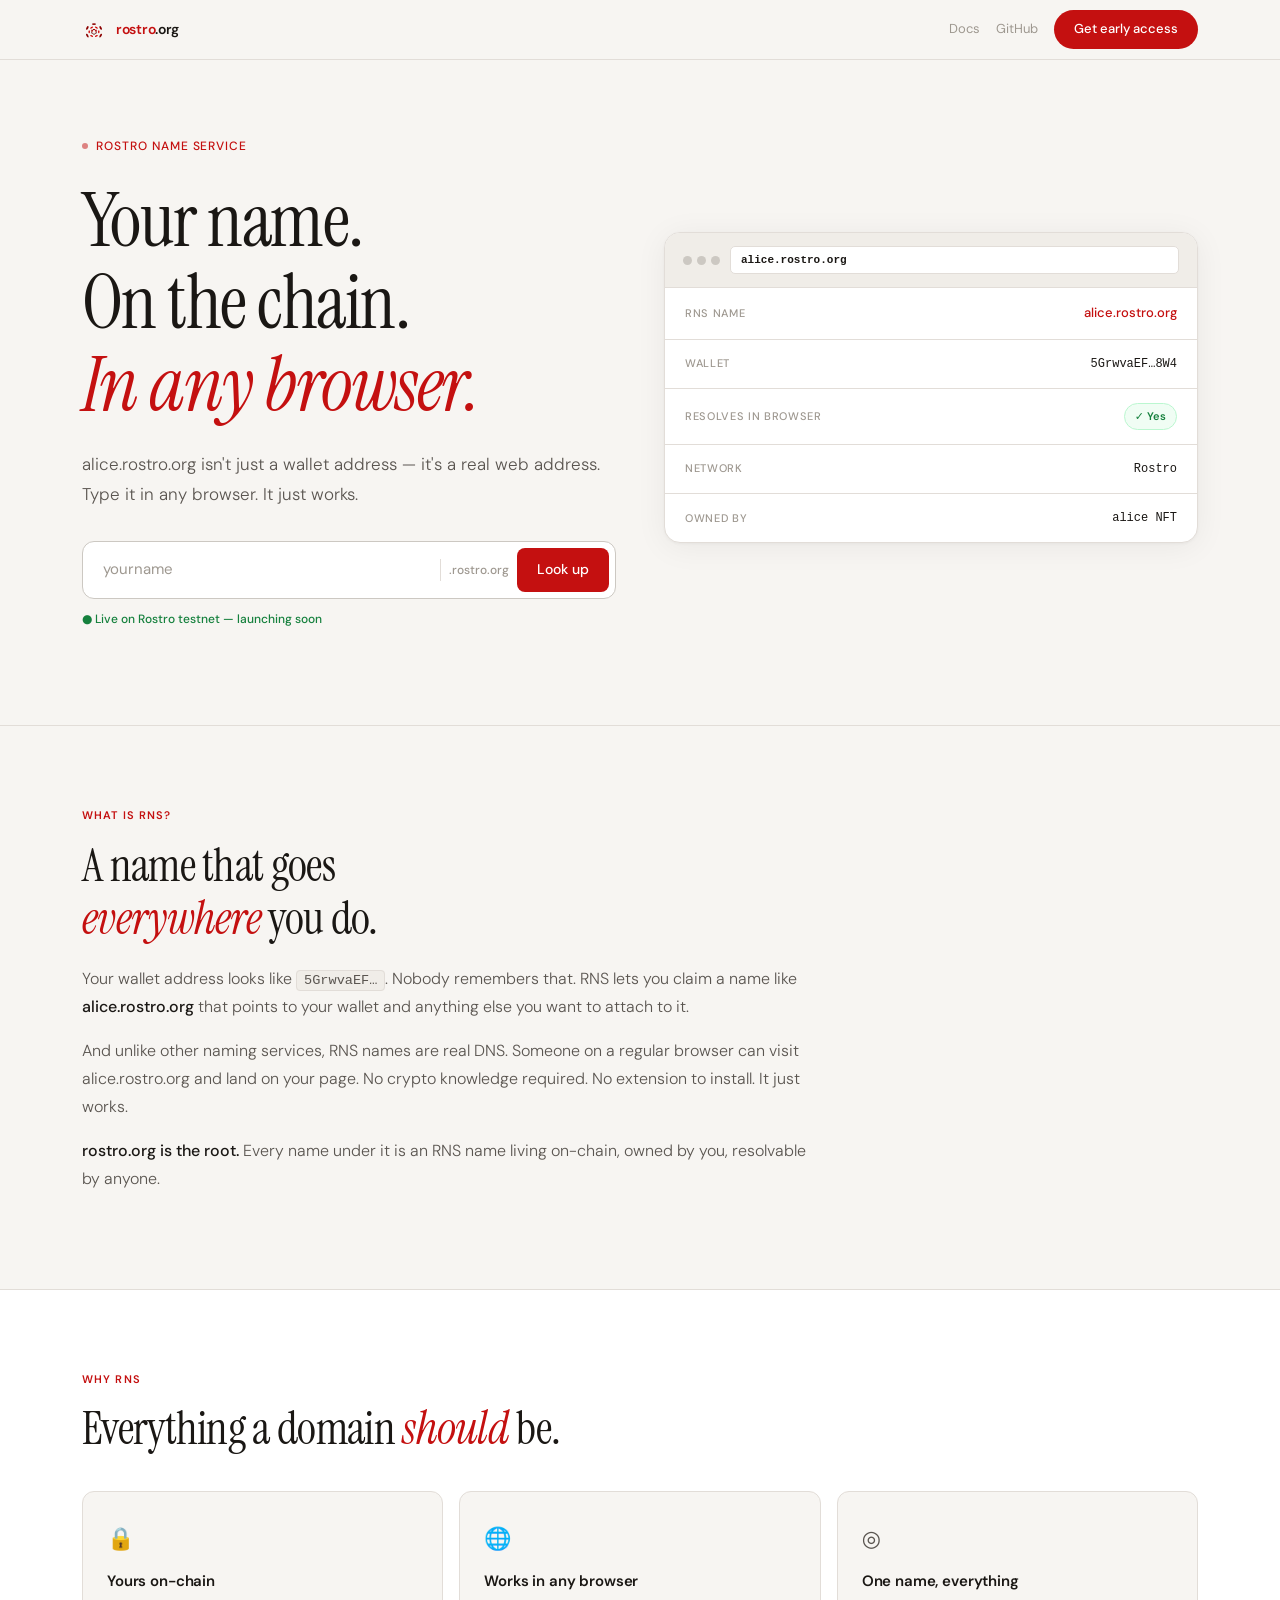
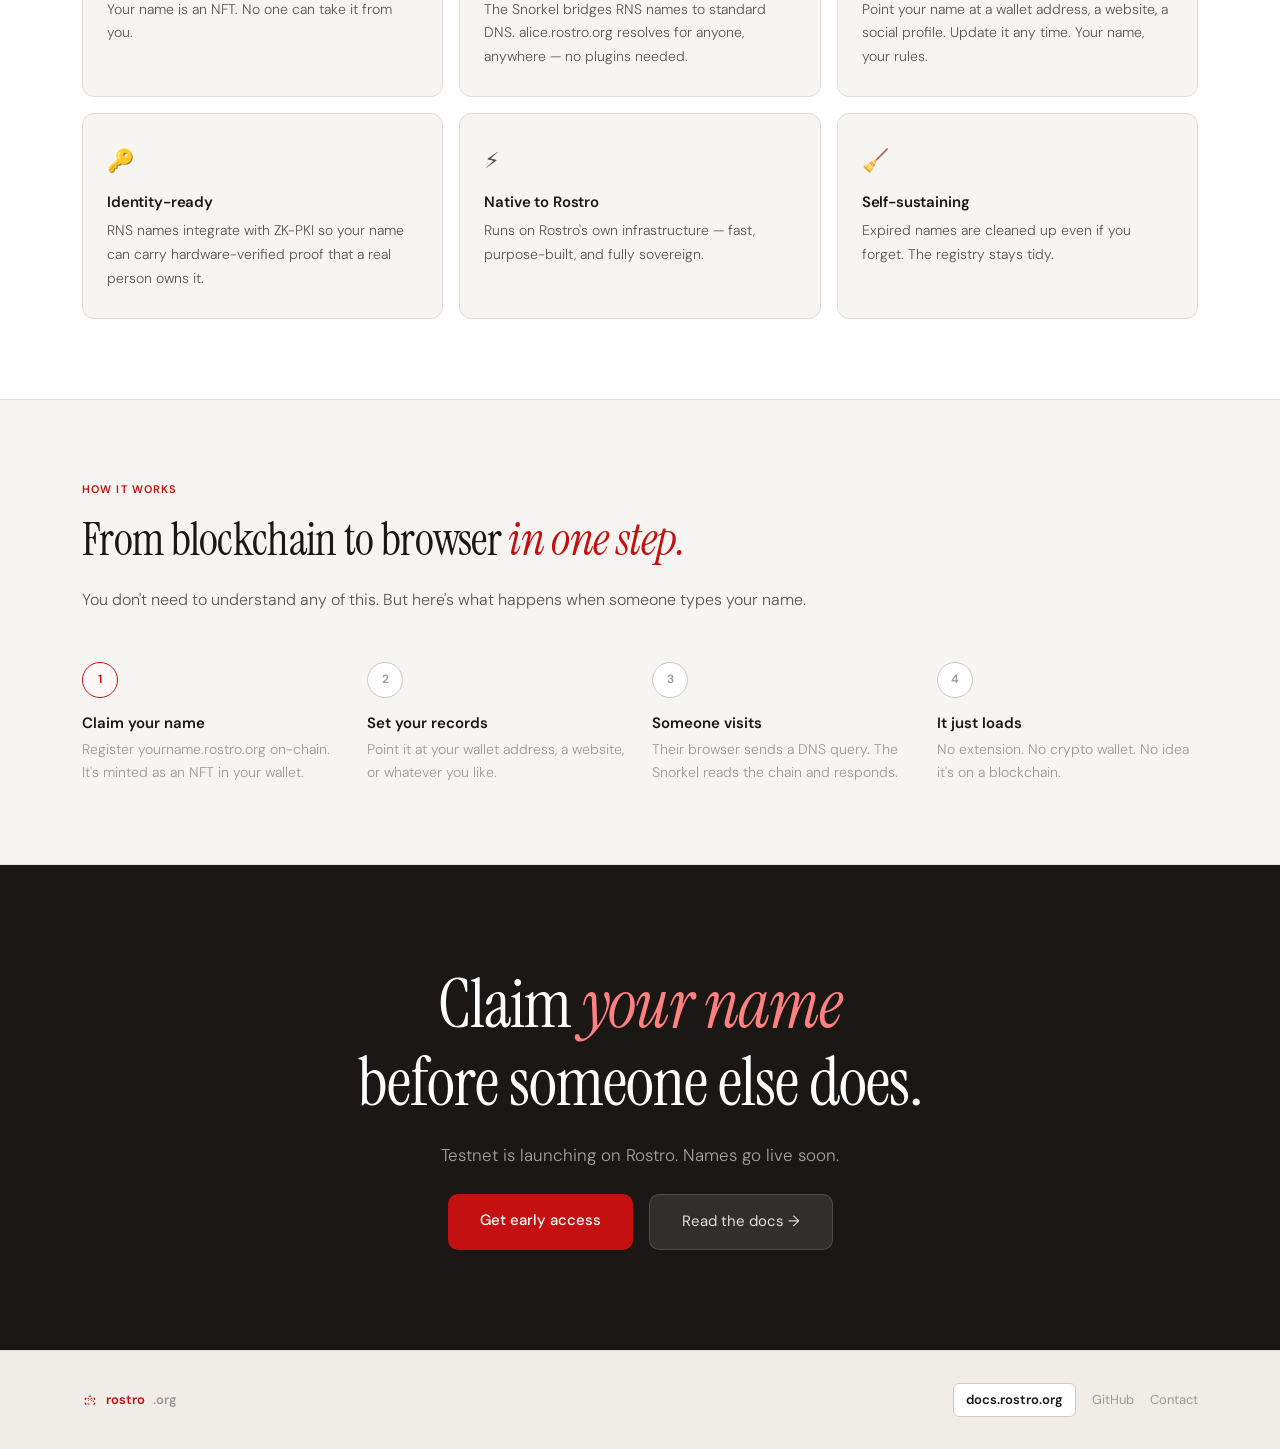
==== index.html @ b971d1f6 "Create index.html" ====
<!DOCTYPE html>
<html lang="en">
<head>
  <meta charset="UTF-8" />
  <meta name="viewport" content="width=device-width, initial-scale=1.0" />
  <title>rostro.org — Your name on the blockchain</title>
  <meta name="description" content="RNS gives your wallet a real name and a real web address. Built on Rostro." />
  <link rel="icon" type="image/svg+xml" href="data:image/svg+xml,<svg viewBox='0 0 64 64' xmlns='http://www.w3.org/2000/svg'><defs><radialGradient id='w' cx='38%25' cy='32%25' r='68%25'><stop offset='0%25' stop-color='%23e0304a'/><stop offset='55%25' stop-color='%23a8182e'/><stop offset='100%25' stop-color='%235c0812'/></radialGradient><radialGradient id='d' cx='38%25' cy='32%25' r='68%25'><stop offset='0%25' stop-color='%23801020'/><stop offset='100%25' stop-color='%233a060e'/></radialGradient></defs><circle cx='32' cy='32' r='30' fill='url(%23w)'/><circle cx='32' cy='32' r='26.5' fill='none' stroke='%23f090a0' stroke-width='1.2' opacity='.35'/><circle cx='32' cy='32' r='23' fill='url(%23d)'/><circle cx='32' cy='32' r='20' fill='none' stroke='%23f090a0' stroke-width='.8' opacity='.25'/><text x='32' y='45' text-anchor='middle' font-family='Georgia,serif' font-size='28' font-weight='bold' fill='%23f4b8c4' opacity='.92'>R</text></svg>">
  <link rel="preconnect" href="https://fonts.googleapis.com" />
  <link rel="preconnect" href="https://fonts.gstatic.com" crossorigin />
  <link href="https://fonts.googleapis.com/css2?family=Instrument+Serif:ital@0;1&family=DM+Sans:opsz,wght@9..40,300;9..40,400;9..40,500;9..40,600&display=swap" rel="stylesheet" />
  <link href="https://cdnjs.cloudflare.com/ajax/libs/bootstrap/5.3.3/css/bootstrap.min.css" rel="stylesheet" />
  <style>
    /* Strip Bootstrap font overrides our fonts take over */
    *, *::before, *::after { font-family: inherit; }
  </style>
  <style>
    :root {
      --bg:        #f7f5f2;
      --bg-2:      #f0ede8;
      --surface:   #ffffff;
      --border:    #e2ddd8;
      --border-hi: #ccc8c2;
      --text:      #5a5550;
      --text-dim:  #9e9890;
      --text-hi:   #1a1714;
      --red:       #c41010;
      --red-hi:    #a80d0d;
      --red-lo:    rgba(196,16,16,.06);
      --red-mid:   rgba(196,16,16,.14);
      --serif:     'Instrument Serif', Georgia, serif;
      --sans:      'DM Sans', system-ui, sans-serif;
    }

    html, body {
      background: var(--bg);
      color: var(--text);
      font-family: var(--sans) !important;
      font-size: 16px;
      line-height: 1.7;
      -webkit-font-smoothing: antialiased;
      overflow-x: hidden;
    }
    h1, h2, h3, h4, h5, h6 { font-family: var(--serif) !important; }
    .nav-wordmark, .search-btn, .nav-cta, .nav-link-item,
    .section-label, .hero-eyebrow, .feature-card p, .flow-step p,
    .section-lead, .hero-sub, p, li, a, button, input, select {
      font-family: var(--sans) !important;
    }
    h3, h4 { font-family: var(--sans) !important; }

    /* ── Nav ── */
    .site-nav {
      position: fixed;
      top: 0; left: 0; right: 0;
      z-index: 1000;
      background: rgba(247,245,242,.94);
      backdrop-filter: blur(16px);
      -webkit-backdrop-filter: blur(16px);
      border-bottom: 1px solid var(--border);
      height: 60px;
      display: flex;
      align-items: center;
    }
    .nav-brand {
      display: flex;
      align-items: center;
      gap: 10px;
      text-decoration: none;
    }
    .nav-wordmark {
      font-family: var(--sans);
      font-size: 14px;
      font-weight: 600;
      color: var(--text-hi);
      letter-spacing: -.02em;
      white-space: nowrap;
    }
    .nav-wordmark span { color: var(--red); }
    .nav-link-item {
      font-size: 13px;
      color: var(--text-dim);
      text-decoration: none;
      transition: color .12s;
    }
    .nav-link-item:hover { color: var(--text-hi); }
    .nav-cta {
      font-size: 13px;
      font-weight: 500;
      color: #fff !important;
      background: var(--red);
      padding: 8px 20px;
      border-radius: 100px;
      text-decoration: none;
      transition: background .15s;
      white-space: nowrap;
    }
    .nav-cta:hover { background: var(--red-hi); }

    /* ── Hero ── */
    .hero {
      padding: 130px 0 80px;
      border-bottom: 1px solid var(--border);
    }
    .hero-eyebrow {
      display: inline-flex;
      align-items: center;
      gap: 8px;
      font-size: 12px;
      font-weight: 500;
      letter-spacing: .08em;
      text-transform: uppercase;
      color: var(--red);
      margin-bottom: 24px;
    }
    .eyebrow-dot {
      width: 6px; height: 6px;
      border-radius: 50%;
      background: var(--red);
      opacity: .5;
      flex-shrink: 0;
    }
    h1 {
      font-family: var(--serif);
      font-size: clamp(40px, 7vw, 76px);
      font-weight: 400;
      color: var(--text-hi);
      line-height: 1.08;
      letter-spacing: -.02em;
      margin-bottom: 24px;
    }
    h1 em { font-style: italic; color: var(--red); }
    .hero-sub {
      font-size: 17px;
      font-weight: 300;
      color: var(--text);
      line-height: 1.72;
      margin-bottom: 32px;
    }

    /* ── Search bar ── */
    .search-bar {
      display: flex;
      align-items: center;
      background: var(--surface);
      border: 1.5px solid var(--border-hi);
      border-radius: 12px;
      padding: 6px 6px 6px 18px;
      gap: 8px;
      transition: border-color .18s, box-shadow .18s;
      margin-bottom: 10px;
    }
    .search-bar:focus-within {
      border-color: var(--red);
      box-shadow: 0 0 0 3px var(--red-lo);
    }
    .search-bar input {
      flex: 1;
      background: none;
      border: none;
      outline: none;
      font-family: var(--sans);
      font-size: 15px;
      color: var(--text-hi);
      min-width: 0;
    }
    .search-bar input::placeholder { color: var(--text-dim); }
    .search-divider {
      width: 1px; height: 22px;
      background: var(--border);
      flex-shrink: 0;
    }
    .network-fixed {
      font-size: 12px;
      font-weight: 500;
      color: var(--text-dim);
      white-space: nowrap;
      flex-shrink: 0;
    }
    .search-btn {
      background: var(--red);
      color: #fff;
      border: none;
      padding: 10px 20px;
      border-radius: 8px;
      font-family: var(--sans);
      font-size: 14px;
      font-weight: 500;
      cursor: pointer;
      white-space: nowrap;
      flex-shrink: 0;
      transition: background .14s;
    }
    .search-btn:hover { background: var(--red-hi); }
    @media (max-width: 480px) {
      .search-bar { padding: 5px 5px 5px 12px; gap: 4px; }
      .search-bar input { font-size: 14px; }
      .network-fixed { font-size: 11px; }
      .search-divider { display: none; }
      .search-btn { padding: 9px 14px; font-size: 13px; border-radius: 8px; }
    }
    .testnet-notice {
      font-size: 12px;
      font-weight: 500;
      color: #15803d;
      margin-top: 10px;
    }

    /* ── Result card ── */
    .result-card {
      margin-top: 14px;
      border-radius: 12px;
      border: 1.5px solid var(--border);
      background: var(--surface);
      overflow: hidden;
      box-shadow: 0 2px 12px rgba(0,0,0,.06);
      animation: fadeup .3s ease forwards;
    }
    .result-card.available { border-color: #86efac; }
    .result-card.taken     { border-color: #fca5a5; }
    .result-top {
      display: flex;
      align-items: center;
      gap: 12px;
      padding: 16px 20px;
    }
    .result-icon {
      width: 32px; height: 32px;
      border-radius: 50%;
      display: flex; align-items: center; justify-content: center;
      font-size: 15px;
      flex-shrink: 0;
    }
    .result-icon.green { background: #f0fdf4; }
    .result-icon.red   { background: #fef2f2; }
    .result-icon.grey  { background: var(--bg-2); }
    .result-name {
      font-size: 15px;
      font-weight: 600;
      color: var(--text-hi);
      letter-spacing: -.01em;
    }
    .result-name span { color: var(--text-dim); font-weight: 400; }
    .result-status { font-size: 12px; color: var(--text-dim); margin-top: 2px; }
    .result-status.green { color: #15803d; }
    .result-status.red   { color: #b91c1c; }
    .result-bottom {
      border-top: 1px solid var(--border);
      background: var(--bg);
      padding: 12px 20px;
      display: flex;
      align-items: center;
      justify-content: space-between;
      gap: 10px;
      flex-wrap: wrap;
    }
    .testnet-pill {
      display: inline-flex;
      align-items: center;
      gap: 6px;
      font-size: 11px;
      font-weight: 500;
      color: var(--text-dim);
      background: var(--bg-2);
      border: 1px solid var(--border-hi);
      padding: 4px 10px;
      border-radius: 100px;
    }
    .testnet-pill::before {
      content: '';
      width: 6px; height: 6px;
      border-radius: 50%;
      background: #d97706;
      flex-shrink: 0;
    }
    .beta-btn {
      font-size: 12px;
      font-weight: 600;
      color: #fff;
      background: var(--red);
      padding: 6px 16px;
      border-radius: 100px;
      text-decoration: none;
      transition: background .14s;
      white-space: nowrap;
    }
    .beta-btn:hover { background: var(--red-hi); }
    .spinner {
      display: inline-block;
      width: 16px; height: 16px;
      border: 2px solid var(--border-hi);
      border-top-color: var(--red);
      border-radius: 50%;
      animation: spin .7s linear infinite;
      vertical-align: middle;
      margin-right: 8px;
    }
    @keyframes spin { to { transform: rotate(360deg); } }
    .searching-msg { margin-top: 12px; font-size: 13px; color: var(--text-dim); }

    /* ── Hero card ── */
    .hero-card {
      background: var(--surface);
      border: 1px solid var(--border);
      border-radius: 16px;
      overflow: hidden;
      box-shadow: 0 4px 32px rgba(0,0,0,.06), 0 1px 3px rgba(0,0,0,.04);
    }
    .card-bar {
      background: var(--bg-2);
      border-bottom: 1px solid var(--border);
      padding: 13px 18px;
      display: flex;
      align-items: center;
      gap: 10px;
    }
    .card-dots { display: flex; gap: 5px; }
    .card-dots span { width: 9px; height: 9px; border-radius: 50%; background: var(--border-hi); }
    .card-url {
      flex: 1;
      background: var(--surface);
      border: 1px solid var(--border);
      border-radius: 5px;
      padding: 4px 10px;
      font-size: 11px;
      font-family: 'SF Mono', monospace;
      color: var(--text-dim);
      overflow: hidden;
      text-overflow: ellipsis;
      white-space: nowrap;
    }
    .card-url strong { color: var(--text-hi); }
    .card-row {
      display: flex;
      align-items: center;
      justify-content: space-between;
      padding: 14px 20px;
      border-bottom: 1px solid var(--border);
      font-size: 13px;
      gap: 12px;
    }
    .card-row:last-child { border-bottom: none; }
    .card-key {
      font-size: 11px;
      font-weight: 500;
      letter-spacing: .06em;
      text-transform: uppercase;
      color: var(--text-dim);
      flex-shrink: 0;
    }
    .card-val {
      font-family: 'SF Mono', monospace;
      font-size: 12px;
      color: var(--text-hi);
      text-align: right;
      overflow: hidden;
      text-overflow: ellipsis;
      white-space: nowrap;
    }
    .card-val.red { color: var(--red); font-family: var(--sans); font-weight: 500; font-size: 13px; }
    .badge-green {
      font-size: 11px;
      font-weight: 600;
      background: #f0fdf4;
      color: #15803d;
      padding: 3px 10px;
      border-radius: 100px;
      border: 1px solid #bbf7d0;
      white-space: nowrap;
    }

    /* ── Sections ── */
    .section-what     { padding: 80px 0; border-bottom: 1px solid var(--border); }
    .section-features { padding: 80px 0; border-bottom: 1px solid var(--border); background: var(--surface); }
    .section-how      { padding: 80px 0; border-bottom: 1px solid var(--border); }
    .section-cta      { padding: 100px 0; background: var(--text-hi); }

    .section-label {
      font-size: 11px;
      font-weight: 600;
      letter-spacing: .1em;
      text-transform: uppercase;
      color: var(--red);
      margin-bottom: 14px;
    }
    h2 {
      font-family: var(--serif);
      font-size: clamp(28px, 4vw, 46px);
      font-weight: 400;
      color: var(--text-hi);
      line-height: 1.15;
      letter-spacing: -.015em;
      margin-bottom: 20px;
    }
    h2 em { font-style: italic; color: var(--red); }
    .section-lead {
      font-size: 16px;
      font-weight: 300;
      color: var(--text);
      line-height: 1.75;
      margin-bottom: 16px;
    }
    .section-lead strong { color: var(--text-hi); font-weight: 500; }

    /* ── Feature cards ── */
    .feature-card {
      background: var(--bg);
      border: 1px solid var(--border);
      border-radius: 12px;
      padding: 28px 24px;
      height: 100%;
      transition: background .15s;
    }
    .feature-card:hover { background: var(--surface); }
    .feature-icon { font-size: 22px; margin-bottom: 14px; display: block; }
    .feature-card h3 {
      font-size: 15px;
      font-weight: 600;
      color: var(--text-hi);
      letter-spacing: -.01em;
      margin-bottom: 8px;
    }
    .feature-card p { font-size: 14px; font-weight: 300; color: var(--text); line-height: 1.68; margin: 0; }

    /* ── How it works ── */
    .flow-num {
      width: 36px; height: 36px;
      border-radius: 50%;
      border: 1.5px solid var(--border-hi);
      display: flex; align-items: center; justify-content: center;
      font-size: 12px;
      font-weight: 600;
      color: var(--text-dim);
      margin-bottom: 16px;
      background: var(--surface);
    }
    .flow-step:first-child .flow-num {
      border-color: var(--red);
      color: var(--red);
      background: #fff8f8;
    }
    .flow-step h4 {
      font-size: 15px;
      font-weight: 600;
      color: var(--text-hi);
      margin-bottom: 6px;
    }
    .flow-step p { font-size: 14px; font-weight: 300; color: var(--text-dim); line-height: 1.65; margin: 0; }

    /* ── CTA ── */
    .section-cta h2 {
      color: #fff;
      font-size: clamp(34px, 6vw, 68px);
    }
    .section-cta h2 em { color: #ff8080; }
    .section-cta p { color: rgba(255,255,255,.6); font-size: 17px; font-weight: 300; }
    .btn-red {
      background: var(--red);
      color: #fff;
      padding: 14px 32px;
      border-radius: 10px;
      font-size: 15px;
      font-weight: 500;
      text-decoration: none;
      display: inline-block;
      transition: background .14s;
    }
    .btn-red:hover { background: var(--red-hi); color: #fff; }
    .btn-light {
      background: rgba(255,255,255,.1);
      color: rgba(255,255,255,.85);
      border: 1px solid rgba(255,255,255,.15);
      padding: 14px 32px;
      border-radius: 10px;
      font-size: 15px;
      font-weight: 400;
      text-decoration: none;
      display: inline-block;
      transition: background .14s;
    }
    .btn-light:hover { background: rgba(255,255,255,.18); color: #fff; }

    /* ── Footer ── */
    .site-footer {
      background: var(--bg-2);
      border-top: 1px solid var(--border);
      padding: 32px 0;
    }
    .footer-brand {
      display: flex;
      align-items: center;
      gap: 8px;
      font-size: 13px;
      font-weight: 600;
      color: var(--text-dim);
    }
    .footer-brand span { color: var(--red); }
    .footer-link {
      font-size: 13px;
      color: var(--text-dim);
      text-decoration: none;
      transition: color .12s;
    }
    .footer-link:hover { color: var(--text-hi); }
    .footer-link.docs {
      font-weight: 600;
      color: var(--text-hi);
      background: var(--surface);
      border: 1px solid var(--border-hi);
      padding: 5px 12px;
      border-radius: 6px;
    }
    .footer-link.docs:hover { border-color: var(--red); color: var(--red); }

    @keyframes fadeup {
      from { opacity: 0; transform: translateY(12px); }
      to   { opacity: 1; transform: translateY(0); }
    }
  </style>
</head>
<body>

<!-- Nav -->
<nav class="site-nav">
  <div class="container-xl">
    <div class="d-flex align-items-center justify-content-between">
      <a class="nav-brand" href="#">
        <svg width="24" height="24" viewBox="0 0 400 310" xmlns="http://www.w3.org/2000/svg" aria-hidden="true">
          <defs>
            <filter id="eg" x="-80%" y="-80%" width="360%" height="360%">
              <feGaussianBlur stdDeviation="5" result="blur"/>
              <feMerge><feMergeNode in="blur"/><feMergeNode in="SourceGraphic"/></feMerge>
            </filter>
          </defs>
          <ellipse cx="200" cy="57"  rx="34" ry="16" transform="rotate(0,   200, 57)"  fill="#8b0000"/>
          <ellipse cx="311" cy="121" rx="34" ry="16" transform="rotate(60,  311, 121)" fill="#8b0000"/>
          <ellipse cx="311" cy="249" rx="34" ry="16" transform="rotate(120, 311, 249)" fill="#8b0000"/>
          <ellipse cx="89"  cy="249" rx="34" ry="16" transform="rotate(240, 89,  249)" fill="#8b0000"/>
          <ellipse cx="89"  cy="121" rx="34" ry="16" transform="rotate(300, 89,  121)" fill="#8b0000"/>
          <g transform="rotate(30, 200, 185)">
            <ellipse cx="200" cy="105" rx="26" ry="12" transform="rotate(0,   200, 105)" fill="#d10000"/>
            <ellipse cx="269" cy="145" rx="26" ry="12" transform="rotate(60,  269, 145)" fill="#d10000"/>
            <ellipse cx="269" cy="225" rx="26" ry="12" transform="rotate(120, 269, 225)" fill="#d10000"/>
            <ellipse cx="200" cy="265" rx="26" ry="12" transform="rotate(180, 200, 265)" fill="#d10000"/>
            <ellipse cx="131" cy="225" rx="26" ry="12" transform="rotate(240, 131, 225)" fill="#d10000"/>
            <ellipse cx="131" cy="145" rx="26" ry="12" transform="rotate(300, 131, 145)" fill="#d10000"/>
          </g>
          <ellipse cx="233" cy="204" rx="18" ry="9" transform="rotate(120, 233, 204)" fill="#5a0000"/>
          <ellipse cx="200" cy="223" rx="18" ry="9" transform="rotate(180, 200, 223)" fill="#5a0000"/>
          <ellipse cx="167" cy="204" rx="18" ry="9" transform="rotate(240, 167, 204)" fill="#5a0000"/>
          <ellipse cx="200" cy="147" rx="18" ry="9" transform="rotate(0,   200, 147)" fill="#cc1111" filter="url(#eg)"/>
          <ellipse cx="233" cy="166" rx="18" ry="9" transform="rotate(60,  233, 166)" fill="#cc1111" filter="url(#eg)"/>
          <ellipse cx="167" cy="166" rx="18" ry="9" transform="rotate(300, 167, 166)" fill="#cc1111" filter="url(#eg)"/>
          <ellipse cx="200" cy="147" rx="18" ry="9" transform="rotate(0,   200, 147)" fill="#8b0000"/>
          <ellipse cx="233" cy="166" rx="18" ry="9" transform="rotate(60,  233, 166)" fill="#8b0000"/>
          <ellipse cx="167" cy="166" rx="18" ry="9" transform="rotate(300, 167, 166)" fill="#8b0000"/>
        </svg>
        <span class="nav-wordmark"><span>rostro</span>.org</span>
      </a>
      <div class="d-flex align-items-center gap-3">
        <a class="nav-link-item d-none d-md-inline" href="https://docs.rostro.org">Docs</a>
        <a class="nav-link-item d-none d-md-inline" href="https://github.com/rostro-f/rostro" target="_blank" rel="noopener">GitHub</a>
        <a class="nav-cta" href="mailto:apollonius21@proton.me">Get early access</a>
      </div>
    </div>
  </div>
</nav>

<!-- Hero -->
<section class="hero">
  <div class="container-xl">
    <div class="row align-items-center g-5">
      <div class="col-12 col-lg-6">
        <div class="hero-eyebrow">
          <span class="eyebrow-dot"></span>
          Rostro Name Service
        </div>
        <h1>Your name.<br>On the chain.<br><em>In any browser.</em></h1>
        <p class="hero-sub">alice.rostro.org isn't just a wallet address — it's a real web address. Type it in any browser. It just works.</p>
        <div class="search-bar" id="searchBar">
          <input type="text" id="nameInput" placeholder="yourname" spellcheck="false" autocomplete="off" maxlength="63" />
          <div class="search-divider"></div>
          <span class="network-fixed">.rostro.org</span>
          <button class="search-btn" id="searchBtn">Look up</button>
        </div>
        <div id="searchResult"></div>
        <p class="testnet-notice">● Live on Rostro testnet — launching soon</p>
      </div>
      <div class="col-12 col-lg-6 d-none d-lg-block">
        <div class="hero-card">
          <div class="card-bar">
            <div class="card-dots"><span></span><span></span><span></span></div>
            <div class="card-url"><strong>alice.rostro.org</strong></div>
          </div>
          <div class="card-row"><span class="card-key">RNS Name</span><span class="card-val red">alice.rostro.org</span></div>
          <div class="card-row"><span class="card-key">Wallet</span><span class="card-val">5GrwvaEF…8W4</span></div>
          <div class="card-row"><span class="card-key">Resolves in browser</span><span class="badge-green">✓ Yes</span></div>
          <div class="card-row"><span class="card-key">Network</span><span class="card-val">Rostro</span></div>
          <div class="card-row"><span class="card-key">Owned by</span><span class="card-val">alice NFT</span></div>
        </div>
      </div>
    </div>
  </div>
</section>

<!-- What is RNS -->
<section class="section-what">
  <div class="container-xl">
    <div class="row">
      <div class="col-12 col-md-10 col-lg-8">
        <div class="section-label">What is RNS?</div>
        <h2>A name that goes<br><em>everywhere</em> you do.</h2>
        <p class="section-lead">Your wallet address looks like <code style="font-family:monospace;font-size:.85em;background:var(--bg-2);border:1px solid var(--border);border-radius:4px;padding:2px 7px;color:var(--text);">5GrwvaEF…</code>. Nobody remembers that. RNS lets you claim a name like <strong>alice.rostro.org</strong> that points to your wallet and anything else you want to attach to it.</p>
        <p class="section-lead">And unlike other naming services, RNS names are real DNS. Someone on a regular browser can visit alice.rostro.org and land on your page. No crypto knowledge required. No extension to install. It just works.</p>
        <p class="section-lead"><strong>rostro.org is the root.</strong> Every name under it is an RNS name living on-chain, owned by you, resolvable by anyone.</p>
      </div>
    </div>
  </div>
</section>

<!-- Features -->
<section class="section-features">
  <div class="container-xl">
    <div class="section-label">Why RNS</div>
    <h2>Everything a domain <em>should</em> be.</h2>
    <div class="row g-3 mt-2">
      <div class="col-12 col-sm-6 col-lg-4">
        <div class="feature-card">
          <span class="feature-icon">🔒</span>
          <h3>Yours on-chain</h3>
          <p>Your name is an NFT. No one can take it from you.</p>
        </div>
      </div>
      <div class="col-12 col-sm-6 col-lg-4">
        <div class="feature-card">
          <span class="feature-icon">🌐</span>
          <h3>Works in any browser</h3>
          <p>The Snorkel bridges RNS names to standard DNS. alice.rostro.org resolves for anyone, anywhere — no plugins needed.</p>
        </div>
      </div>
      <div class="col-12 col-sm-6 col-lg-4">
        <div class="feature-card">
          <span class="feature-icon">◎</span>
          <h3>One name, everything</h3>
          <p>Point your name at a wallet address, a website, a social profile. Update it any time. Your name, your rules.</p>
        </div>
      </div>
      <div class="col-12 col-sm-6 col-lg-4">
        <div class="feature-card">
          <span class="feature-icon">🔑</span>
          <h3>Identity-ready</h3>
          <p>RNS names integrate with ZK-PKI so your name can carry hardware-verified proof that a real person owns it.</p>
        </div>
      </div>
      <div class="col-12 col-sm-6 col-lg-4">
        <div class="feature-card">
          <span class="feature-icon">⚡</span>
          <h3>Native to Rostro</h3>
          <p>Runs on Rostro's own infrastructure — fast, purpose-built, and fully sovereign.</p>
        </div>
      </div>
      <div class="col-12 col-sm-6 col-lg-4">
        <div class="feature-card">
          <span class="feature-icon">🧹</span>
          <h3>Self-sustaining</h3>
          <p>Expired names are cleaned up even if you forget. The registry stays tidy.</p>
        </div>
      </div>
    </div>
  </div>
</section>

<!-- How it works -->
<section class="section-how">
  <div class="container-xl">
    <div class="section-label">How it works</div>
    <h2>From blockchain to browser <em>in one step.</em></h2>
    <p class="section-lead mb-5">You don't need to understand any of this. But here's what happens when someone types your name.</p>
    <div class="row g-4">
      <div class="col-12 col-sm-6 col-lg-3 flow-step">
        <div class="flow-num">1</div>
        <h4>Claim your name</h4>
        <p>Register yourname.rostro.org on-chain. It's minted as an NFT in your wallet.</p>
      </div>
      <div class="col-12 col-sm-6 col-lg-3 flow-step">
        <div class="flow-num">2</div>
        <h4>Set your records</h4>
        <p>Point it at your wallet address, a website, or whatever you like.</p>
      </div>
      <div class="col-12 col-sm-6 col-lg-3 flow-step">
        <div class="flow-num">3</div>
        <h4>Someone visits</h4>
        <p>Their browser sends a DNS query. The Snorkel reads the chain and responds.</p>
      </div>
      <div class="col-12 col-sm-6 col-lg-3 flow-step">
        <div class="flow-num">4</div>
        <h4>It just loads</h4>
        <p>No extension. No crypto wallet. No idea it's on a blockchain.</p>
      </div>
    </div>
  </div>
</section>

<!-- CTA -->
<section class="section-cta text-center">
  <div class="container-xl">
    <h2>Claim <em>your name</em><br>before someone else does.</h2>
    <p class="mb-4">Testnet is launching on Rostro. Names go live soon.</p>
    <div class="d-flex gap-3 justify-content-center flex-wrap">
      <a class="btn-red" href="mailto:apollonius21@proton.me">Get early access</a>
      <a class="btn-light" href="https://docs.rostro.org">Read the docs →</a>
    </div>
  </div>
</section>

<!-- Footer -->
<footer class="site-footer">
  <div class="container-xl">
    <div class="d-flex align-items-center justify-content-between flex-wrap gap-3">
      <div class="footer-brand">
        <svg width="16" height="16" viewBox="0 0 400 310" xmlns="http://www.w3.org/2000/svg" aria-hidden="true">
          <ellipse cx="200" cy="57"  rx="34" ry="16" transform="rotate(0,   200, 57)"  fill="#8b0000"/>
          <ellipse cx="311" cy="121" rx="34" ry="16" transform="rotate(60,  311, 121)" fill="#8b0000"/>
          <ellipse cx="311" cy="249" rx="34" ry="16" transform="rotate(120, 311, 249)" fill="#8b0000"/>
          <ellipse cx="89"  cy="249" rx="34" ry="16" transform="rotate(240, 89,  249)" fill="#8b0000"/>
          <ellipse cx="89"  cy="121" rx="34" ry="16" transform="rotate(300, 89,  121)" fill="#8b0000"/>
          <g transform="rotate(30, 200, 185)">
            <ellipse cx="200" cy="105" rx="26" ry="12" transform="rotate(0,   200, 105)" fill="#d10000"/>
            <ellipse cx="269" cy="145" rx="26" ry="12" transform="rotate(60,  269, 145)" fill="#d10000"/>
            <ellipse cx="200" cy="265" rx="26" ry="12" transform="rotate(180, 200, 265)" fill="#d10000"/>
            <ellipse cx="131" cy="145" rx="26" ry="12" transform="rotate(300, 131, 145)" fill="#d10000"/>
          </g>
          <ellipse cx="200" cy="147" rx="18" ry="9" transform="rotate(0,   200, 147)" fill="#8b0000"/>
          <ellipse cx="233" cy="166" rx="18" ry="9" transform="rotate(60,  233, 166)" fill="#8b0000"/>
          <ellipse cx="167" cy="166" rx="18" ry="9" transform="rotate(300, 167, 166)" fill="#8b0000"/>
        </svg>
        <span>rostro</span>.org
      </div>
      <div class="d-flex align-items-center gap-3 flex-wrap">
        <a class="footer-link docs" href="https://docs.rostro.org">docs.rostro.org</a>
        <a class="footer-link" href="https://github.com/rostro-f/rostro" target="_blank" rel="noopener">GitHub</a>
        <a class="footer-link" href="mailto:apollonius21@proton.me">Contact</a>
      </div>
    </div>
  </div>
</footer>

<script>
(function() {
  const input  = document.getElementById('nameInput');
  const btn    = document.getElementById('searchBtn');
  const result = document.getElementById('searchResult');

  const RPC = 'wss://rpc.rostro.org';

  function sanitise(v) {
    return v.toLowerCase().replace(/[^a-z0-9-]/g, '').replace(/^-+|-+$/g, '');
  }

  input.addEventListener('input', () => {
    const clean = sanitise(input.value);
    if (input.value !== clean) input.value = clean;
    result.innerHTML = '';
  });
  input.addEventListener('keydown', e => { if (e.key === 'Enter') doSearch(); });
  btn.addEventListener('click', doSearch);

  function showSearching(name) {
    result.innerHTML = `<p class="searching-msg"><span class="spinner"></span>Looking up <strong>${name}.rostro.org</strong> on Rostro…</p>`;
  }

  function showResult({ name, available, owner, rpcError }) {
    const fullName = `${name}.rostro.org`;
    if (rpcError) {
      result.innerHTML = `<div class="result-card error"><div class="result-top"><div class="result-icon grey">⚠️</div><div><div class="result-name">${name}<span>.rostro.org</span></div><div class="result-status">Couldn't reach Rostro — check back in a moment</div></div></div></div>`;
      return;
    }
    if (available) {
      result.innerHTML = `<div class="result-card available"><div class="result-top"><div class="result-icon green">✓</div><div><div class="result-name">${name}<span>.rostro.org</span></div><div class="result-status green">Available on Rostro testnet</div></div></div><div class="result-bottom"><span class="testnet-pill">Rostro Testnet</span><a class="beta-btn" href="mailto:apollonius21@proton.me?subject=Beta access ${fullName}&body=I'd like to register ${fullName} on RNS.">Join the beta to claim it →</a></div></div>`;
    } else {
      const ownerStr = owner ? `<div class="result-status red">Registered · ${owner.slice(0,8)}…${owner.slice(-4)}</div>` : `<div class="result-status red">Already registered</div>`;
      result.innerHTML = `<div class="result-card taken"><div class="result-top"><div class="result-icon red">✗</div><div><div class="result-name">${name}<span>.rostro.org</span></div>${ownerStr}</div></div><div class="result-bottom"><span class="testnet-pill">Rostro Testnet</span><span style="font-size:12px;color:var(--text-dim);">Try a different name</span></div></div>`;
    }
  }

  async function doSearch() {
    const name = sanitise(input.value.trim());
    if (!name) { input.focus(); return; }
    btn.disabled = true;
    btn.textContent = '…';
    showSearching(name);
    try {
      const res = await queryRostro(name);
      showResult({ name, available: res.isFree, owner: res.owner });
    } catch(e) {
      showResult({ name, rpcError: true });
    } finally {
      btn.disabled = false;
      btn.textContent = 'Look up';
    }
  }

  async function queryRostro(name) {
    return new Promise((resolve, reject) => {
      const ws = new WebSocket(RPC);
      const timeout = setTimeout(() => { ws.close(); reject(new Error('timeout')); }, 8000);
      ws.onopen = () => {
        ws.send(JSON.stringify({ id: 1, jsonrpc: '2.0', method: 'state_getStorage', params: [storagePlaceholder(name)] }));
      };
      ws.onmessage = (e) => {
        clearTimeout(timeout);
        ws.close();
        try {
          const res = JSON.parse(e.data);
          if (res.error) { reject(new Error(res.error.message)); return; }
          resolve({ isFree: res.result === null, owner: null });
        } catch(err) { reject(err); }
      };
      ws.onerror = () => { clearTimeout(timeout); reject(new Error('ws error')); };
    });
  }

  function storagePlaceholder(name) {
    return '0xdeadbeefdeadbeefdeadbeefdeadbeefdeadbeefdeadbeefdeadbeefdeadbeef';
  }
})();
</script>

</body>
</html>
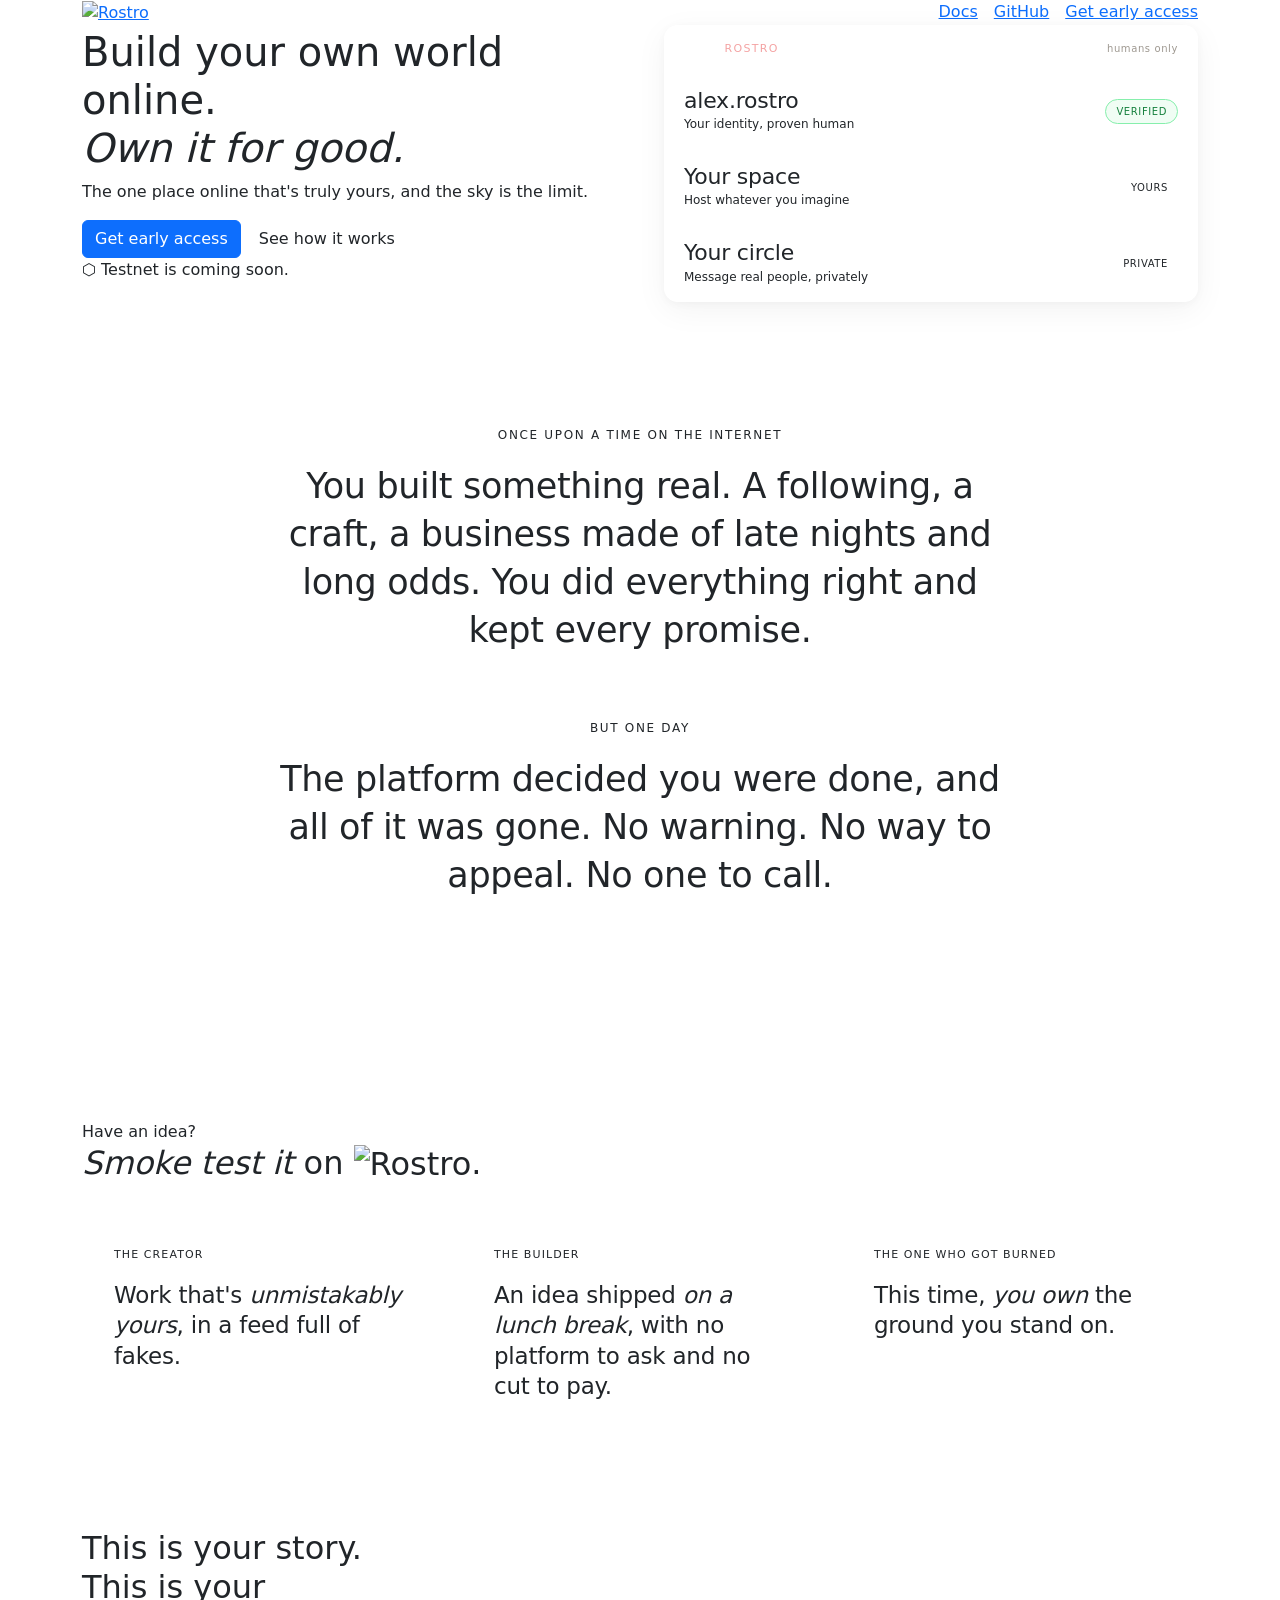
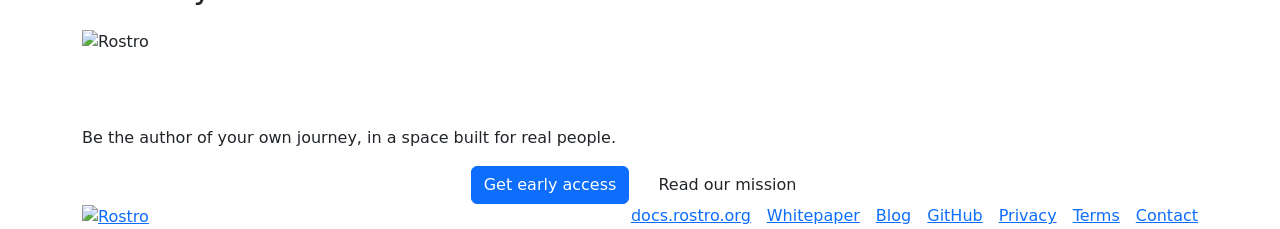
==== commit 532c91f8: "Add files via upload" ====
--- a/index.html
+++ b/index.html
@@ -3,828 +3,389 @@
 <head>
   <meta charset="UTF-8" />
   <meta name="viewport" content="width=device-width, initial-scale=1.0" />
-  <title>rostro.org — Your name on the blockchain</title>
-  <meta name="description" content="RNS gives your wallet a real name and a real web address. Built on Rostro." />
-  <link rel="icon" type="image/svg+xml" href="data:image/svg+xml,<svg viewBox='0 0 64 64' xmlns='http://www.w3.org/2000/svg'><defs><radialGradient id='w' cx='38%25' cy='32%25' r='68%25'><stop offset='0%25' stop-color='%23e0304a'/><stop offset='55%25' stop-color='%23a8182e'/><stop offset='100%25' stop-color='%235c0812'/></radialGradient><radialGradient id='d' cx='38%25' cy='32%25' r='68%25'><stop offset='0%25' stop-color='%23801020'/><stop offset='100%25' stop-color='%233a060e'/></radialGradient></defs><circle cx='32' cy='32' r='30' fill='url(%23w)'/><circle cx='32' cy='32' r='26.5' fill='none' stroke='%23f090a0' stroke-width='1.2' opacity='.35'/><circle cx='32' cy='32' r='23' fill='url(%23d)'/><circle cx='32' cy='32' r='20' fill='none' stroke='%23f090a0' stroke-width='.8' opacity='.25'/><text x='32' y='45' text-anchor='middle' font-family='Georgia,serif' font-size='28' font-weight='bold' fill='%23f4b8c4' opacity='.92'>R</text></svg>">
+  <title>Rostro · The internet for real people</title>
+  <meta name="description" content="Rostro is the internet built for real people. Create an identity that's yours, host whatever you imagine, and connect with others, in a space made for humans only. No bots. No data brokers." />
+
+  <meta property="og:title" content="This is your story. This is your Rostro." />
+  <meta property="og:description" content="The internet built for real people. Create an identity that's yours, host whatever you imagine, and connect with others, in a space made for humans only." />
+  <meta property="og:type" content="website" />
+  <meta property="og:url" content="https://rostro.org/" />
+  <meta property="og:image" content="https://rostro.org/og-image.png" />
+  <meta name="twitter:card" content="summary_large_image" />
+  <meta name="twitter:title" content="This is your story. This is your Rostro." />
+  <meta name="twitter:description" content="The internet built for real people. A space made for humans only." />
+  <meta name="twitter:image" content="https://rostro.org/og-image.png" />
+
+  <link rel="icon" href="favicon.ico" sizes="any" />
+  <link rel="icon" href="favicon.svg" type="image/svg+xml" />
+  <link rel="apple-touch-icon" href="apple-touch-icon.png" />
+
   <link rel="preconnect" href="https://fonts.googleapis.com" />
   <link rel="preconnect" href="https://fonts.gstatic.com" crossorigin />
-  <link href="https://fonts.googleapis.com/css2?family=Instrument+Serif:ital@0;1&family=DM+Sans:opsz,wght@9..40,300;9..40,400;9..40,500;9..40,600&display=swap" rel="stylesheet" />
+  <link href="https://fonts.googleapis.com/css2?family=Instrument+Serif:ital@0;1&family=DM+Sans:opsz,wght@9..40,300;9..40,400;9..40,500;9..40,600&family=DM+Mono:wght@400;500&display=swap" rel="stylesheet" />
   <link href="https://cdnjs.cloudflare.com/ajax/libs/bootstrap/5.3.3/css/bootstrap.min.css" rel="stylesheet" />
+  <link rel="stylesheet" href="assets/style.css" />
+
   <style>
-    /* Strip Bootstrap font overrides our fonts take over */
-    *, *::before, *::after { font-family: inherit; }
-  </style>
-  <style>
-    :root {
-      --bg:        #f7f5f2;
-      --bg-2:      #f0ede8;
-      --surface:   #ffffff;
-      --border:    #e2ddd8;
-      --border-hi: #ccc8c2;
-      --text:      #5a5550;
-      --text-dim:  #9e9890;
-      --text-hi:   #1a1714;
-      --red:       #c41010;
-      --red-hi:    #a80d0d;
-      --red-lo:    rgba(196,16,16,.06);
-      --red-mid:   rgba(196,16,16,.14);
-      --serif:     'Instrument Serif', Georgia, serif;
-      --sans:      'DM Sans', system-ui, sans-serif;
-    }
-
-    html, body {
-      background: var(--bg);
-      color: var(--text);
-      font-family: var(--sans) !important;
-      font-size: 16px;
-      line-height: 1.7;
-      -webkit-font-smoothing: antialiased;
-      overflow-x: hidden;
-    }
-    h1, h2, h3, h4, h5, h6 { font-family: var(--serif) !important; }
-    .nav-wordmark, .search-btn, .nav-cta, .nav-link-item,
-    .section-label, .hero-eyebrow, .feature-card p, .flow-step p,
-    .section-lead, .hero-sub, p, li, a, button, input, select {
-      font-family: var(--sans) !important;
-    }
-    h3, h4 { font-family: var(--sans) !important; }
-
-    /* ── Nav ── */
-    .site-nav {
-      position: fixed;
-      top: 0; left: 0; right: 0;
-      z-index: 1000;
-      background: rgba(247,245,242,.94);
-      backdrop-filter: blur(16px);
-      -webkit-backdrop-filter: blur(16px);
-      border-bottom: 1px solid var(--border);
-      height: 60px;
-      display: flex;
-      align-items: center;
-    }
-    .nav-brand {
-      display: flex;
-      align-items: center;
-      gap: 10px;
-      text-decoration: none;
-    }
-    .nav-wordmark {
-      font-family: var(--sans);
-      font-size: 14px;
-      font-weight: 600;
-      color: var(--text-hi);
-      letter-spacing: -.02em;
-      white-space: nowrap;
-    }
-    .nav-wordmark span { color: var(--red); }
-    .nav-link-item {
-      font-size: 13px;
-      color: var(--text-dim);
-      text-decoration: none;
-      transition: color .12s;
-    }
-    .nav-link-item:hover { color: var(--text-hi); }
-    .nav-cta {
-      font-size: 13px;
-      font-weight: 500;
-      color: #fff !important;
-      background: var(--red);
-      padding: 8px 20px;
-      border-radius: 100px;
-      text-decoration: none;
-      transition: background .15s;
-      white-space: nowrap;
-    }
-    .nav-cta:hover { background: var(--red-hi); }
-
-    /* ── Hero ── */
-    .hero {
-      padding: 130px 0 80px;
-      border-bottom: 1px solid var(--border);
-    }
-    .hero-eyebrow {
-      display: inline-flex;
-      align-items: center;
-      gap: 8px;
-      font-size: 12px;
-      font-weight: 500;
-      letter-spacing: .08em;
-      text-transform: uppercase;
-      color: var(--red);
-      margin-bottom: 24px;
-    }
-    .eyebrow-dot {
-      width: 6px; height: 6px;
-      border-radius: 50%;
-      background: var(--red);
-      opacity: .5;
-      flex-shrink: 0;
-    }
-    h1 {
-      font-family: var(--serif);
-      font-size: clamp(40px, 7vw, 76px);
-      font-weight: 400;
-      color: var(--text-hi);
-      line-height: 1.08;
-      letter-spacing: -.02em;
-      margin-bottom: 24px;
-    }
-    h1 em { font-style: italic; color: var(--red); }
-    .hero-sub {
-      font-size: 17px;
-      font-weight: 300;
-      color: var(--text);
-      line-height: 1.72;
-      margin-bottom: 32px;
-    }
-
-    /* ── Search bar ── */
-    .search-bar {
-      display: flex;
-      align-items: center;
+    /* page-scoped: landing-only patterns (hero portfolio card + product
+       cards section). The hero / eyebrow / h1 / feature-card / usecase /
+       section-cta patterns now live in assets/style.css and are shared. */
+
+    /* Right-column hero card ─ product portfolio at a glance */
+    .portfolio-card {
       background: var(--surface);
-      border: 1.5px solid var(--border-hi);
-      border-radius: 12px;
-      padding: 6px 6px 6px 18px;
-      gap: 8px;
-      transition: border-color .18s, box-shadow .18s;
-      margin-bottom: 10px;
-    }
-    .search-bar:focus-within {
-      border-color: var(--red);
-      box-shadow: 0 0 0 3px var(--red-lo);
-    }
-    .search-bar input {
-      flex: 1;
-      background: none;
-      border: none;
-      outline: none;
-      font-family: var(--sans);
-      font-size: 15px;
-      color: var(--text-hi);
-      min-width: 0;
-    }
-    .search-bar input::placeholder { color: var(--text-dim); }
-    .search-divider {
-      width: 1px; height: 22px;
-      background: var(--border);
-      flex-shrink: 0;
-    }
-    .network-fixed {
-      font-size: 12px;
-      font-weight: 500;
-      color: var(--text-dim);
-      white-space: nowrap;
-      flex-shrink: 0;
-    }
-    .search-btn {
-      background: var(--red);
+      border: 1.5px solid var(--border);
+      border-radius: 14px;
+      overflow: hidden;
+      box-shadow: 0 8px 32px rgba(0,0,0,.05), 0 2px 8px rgba(0,0,0,.03);
+    }
+    .portfolio-header {
+      background: var(--text-hi);
       color: #fff;
-      border: none;
-      padding: 10px 20px;
-      border-radius: 8px;
-      font-family: var(--sans);
-      font-size: 14px;
-      font-weight: 500;
-      cursor: pointer;
-      white-space: nowrap;
-      flex-shrink: 0;
-      transition: background .14s;
-    }
-    .search-btn:hover { background: var(--red-hi); }
-    @media (max-width: 480px) {
-      .search-bar { padding: 5px 5px 5px 12px; gap: 4px; }
-      .search-bar input { font-size: 14px; }
-      .network-fixed { font-size: 11px; }
-      .search-divider { display: none; }
-      .search-btn { padding: 9px 14px; font-size: 13px; border-radius: 8px; }
-    }
-    .testnet-notice {
-      font-size: 12px;
-      font-weight: 500;
-      color: #15803d;
-      margin-top: 10px;
-    }
-
-    /* ── Result card ── */
-    .result-card {
-      margin-top: 14px;
-      border-radius: 12px;
-      border: 1.5px solid var(--border);
-      background: var(--surface);
-      overflow: hidden;
-      box-shadow: 0 2px 12px rgba(0,0,0,.06);
-      animation: fadeup .3s ease forwards;
-    }
-    .result-card.available { border-color: #86efac; }
-    .result-card.taken     { border-color: #fca5a5; }
-    .result-top {
-      display: flex;
-      align-items: center;
-      gap: 12px;
       padding: 16px 20px;
-    }
-    .result-icon {
-      width: 32px; height: 32px;
-      border-radius: 50%;
-      display: flex; align-items: center; justify-content: center;
-      font-size: 15px;
-      flex-shrink: 0;
-    }
-    .result-icon.green { background: #f0fdf4; }
-    .result-icon.red   { background: #fef2f2; }
-    .result-icon.grey  { background: var(--bg-2); }
-    .result-name {
-      font-size: 15px;
-      font-weight: 600;
-      color: var(--text-hi);
-      letter-spacing: -.01em;
-    }
-    .result-name span { color: var(--text-dim); font-weight: 400; }
-    .result-status { font-size: 12px; color: var(--text-dim); margin-top: 2px; }
-    .result-status.green { color: #15803d; }
-    .result-status.red   { color: #b91c1c; }
-    .result-bottom {
-      border-top: 1px solid var(--border);
-      background: var(--bg);
-      padding: 12px 20px;
       display: flex;
       align-items: center;
       justify-content: space-between;
-      gap: 10px;
-      flex-wrap: wrap;
-    }
-    .testnet-pill {
-      display: inline-flex;
+    }
+    .portfolio-title {
+      font-family: var(--mono) !important;
+      font-size: 11px;
+      font-weight: 500;
+      letter-spacing: .12em;
+      text-transform: uppercase;
+      color: #fff;
+    }
+    .portfolio-title span { color: #f4a3a3; }
+    .portfolio-meta {
+      font-family: var(--mono) !important;
+      font-size: 10px;
+      color: #9e9890;
+      letter-spacing: .06em;
+    }
+    .portfolio-row {
+      display: flex;
+      justify-content: space-between;
       align-items: center;
-      gap: 6px;
-      font-size: 11px;
-      font-weight: 500;
+      padding: 16px 20px;
+      border-bottom: 1px solid var(--border);
+    }
+    .portfolio-row:last-child { border-bottom: none; }
+    .portfolio-name {
+      font-family: var(--serif) !important;
+      font-size: 22px;
+      font-weight: 400;
+      color: var(--text-hi);
+      letter-spacing: -.01em;
+      line-height: 1.1;
+    }
+    .portfolio-desc {
+      font-size: 12px;
+      color: var(--text-dim);
+      margin-top: 2px;
+    }
+    .badge-live {
+      font-family: var(--mono) !important;
+      font-size: 10px;
+      font-weight: 500;
+      letter-spacing: .06em;
+      color: #15803d;
+      background: #f0fdf4;
+      padding: 4px 10px;
+      border-radius: 100px;
+      border: 1px solid #86efac;
+      white-space: nowrap;
+      text-transform: uppercase;
+    }
+    .badge-design {
+      font-family: var(--mono) !important;
+      font-size: 10px;
+      font-weight: 500;
+      letter-spacing: .06em;
       color: var(--text-dim);
       background: var(--bg-2);
-      border: 1px solid var(--border-hi);
       padding: 4px 10px;
       border-radius: 100px;
-    }
-    .testnet-pill::before {
-      content: '';
-      width: 6px; height: 6px;
-      border-radius: 50%;
-      background: #d97706;
-      flex-shrink: 0;
-    }
-    .beta-btn {
-      font-size: 12px;
-      font-weight: 600;
-      color: #fff;
-      background: var(--red);
-      padding: 6px 16px;
+      border: 1px solid var(--border);
+      white-space: nowrap;
+      text-transform: uppercase;
+    }
+    .badge-soon {
+      font-family: var(--mono) !important;
+      font-size: 10px;
+      font-weight: 500;
+      letter-spacing: .06em;
+      color: #92600a;
+      background: #fffaf0;
+      padding: 4px 10px;
       border-radius: 100px;
-      text-decoration: none;
-      transition: background .14s;
+      border: 1px solid #f0d8a8;
       white-space: nowrap;
-    }
-    .beta-btn:hover { background: var(--red-hi); }
-    .spinner {
-      display: inline-block;
-      width: 16px; height: 16px;
-      border: 2px solid var(--border-hi);
-      border-top-color: var(--red);
-      border-radius: 50%;
-      animation: spin .7s linear infinite;
-      vertical-align: middle;
-      margin-right: 8px;
-    }
-    @keyframes spin { to { transform: rotate(360deg); } }
-    .searching-msg { margin-top: 12px; font-size: 13px; color: var(--text-dim); }
-
-    /* ── Hero card ── */
-    .hero-card {
+      text-transform: uppercase;
+    }
+
+    /* Products section: full cards */
+    .section-products { padding: 96px 0; border-bottom: 1px solid var(--border); }
+    .product-card {
       background: var(--surface);
       border: 1px solid var(--border);
-      border-radius: 16px;
-      overflow: hidden;
-      box-shadow: 0 4px 32px rgba(0,0,0,.06), 0 1px 3px rgba(0,0,0,.04);
-    }
-    .card-bar {
-      background: var(--bg-2);
-      border-bottom: 1px solid var(--border);
-      padding: 13px 18px;
-      display: flex;
-      align-items: center;
-      gap: 10px;
-    }
-    .card-dots { display: flex; gap: 5px; }
-    .card-dots span { width: 9px; height: 9px; border-radius: 50%; background: var(--border-hi); }
-    .card-url {
-      flex: 1;
+      border-radius: 14px;
+      padding: 32px;
+      height: 100%;
+      transition: border-color .15s, box-shadow .15s;
+      position: relative;
+    }
+    .product-card:hover {
+      border-color: var(--border-hi);
+      box-shadow: 0 6px 24px rgba(0,0,0,.05);
+    }
+    .product-mono {
+      font-family: var(--mono) !important;
+      font-size: 11px;
+      font-weight: 500;
+      letter-spacing: .1em;
+      text-transform: uppercase;
+      color: var(--red);
+      margin-bottom: 10px;
+    }
+    .product-card h3 {
+      font-family: var(--serif) !important;
+      font-size: 32px !important;
+      font-weight: 400;
+      color: var(--red);
+      margin: 0 0 12px;
+      letter-spacing: -.02em;
+      line-height: 1.1;
+    }
+    .product-tagline {
+      font-size: 15px;
+      color: var(--text);
+      line-height: 1.6;
+      margin-bottom: 16px;
+    }
+    .product-spec {
+      font-family: var(--mono) !important;
+      font-size: 12px;
+      color: var(--text-dim);
+      line-height: 1.7;
+      border-top: 1px solid var(--border);
+      padding-top: 14px;
+      margin-top: 18px;
+    }
+    .product-status {
+      position: absolute;
+      top: 28px;
+      right: 28px;
+    }
+
+    /* Story: editorial narrative centerpiece */
+    .story { padding: 124px 0; border-bottom: 1px solid var(--border); }
+    .story-inner { max-width: 760px; margin: 0 auto; text-align: center; }
+    .story-step { margin-bottom: 64px; }
+    .story-step:last-child { margin-bottom: 0; }
+    .story-label {
+      font-family: var(--mono) !important;
+      font-size: 12px;
+      font-weight: 500;
+      letter-spacing: .14em;
+      text-transform: uppercase;
+      color: var(--red);
+      margin-bottom: 18px;
+    }
+    .story-beat {
+      font-family: var(--serif) !important;
+      font-size: clamp(25px, 3.2vw, 35px);
+      line-height: 1.38;
+      letter-spacing: -.01em;
+      color: var(--text-hi);
+      margin: 0;
+    }
+    .story-beat.rise strong {
+      font-weight: 400;
+      font-style: italic;
+      color: var(--red);
+    }
+
+    /* Who you become: portrait cards */
+    .becomes-section { padding: 96px 0; border-bottom: 1px solid var(--border); }
+    .becomes-card {
       background: var(--surface);
       border: 1px solid var(--border);
-      border-radius: 5px;
-      padding: 4px 10px;
+      border-radius: 14px;
+      padding: 32px;
+      height: 100%;
+      transition: border-color .15s, box-shadow .15s, transform .15s;
+    }
+    .becomes-card:hover {
+      border-color: var(--border-hi);
+      box-shadow: 0 8px 28px rgba(0,0,0,.06);
+      transform: translateY(-2px);
+    }
+    .becomes-tag {
+      font-family: var(--mono) !important;
       font-size: 11px;
-      font-family: 'SF Mono', monospace;
-      color: var(--text-dim);
-      overflow: hidden;
-      text-overflow: ellipsis;
-      white-space: nowrap;
-    }
-    .card-url strong { color: var(--text-hi); }
-    .card-row {
-      display: flex;
-      align-items: center;
-      justify-content: space-between;
-      padding: 14px 20px;
-      border-bottom: 1px solid var(--border);
-      font-size: 13px;
-      gap: 12px;
-    }
-    .card-row:last-child { border-bottom: none; }
-    .card-key {
-      font-size: 11px;
-      font-weight: 500;
-      letter-spacing: .06em;
-      text-transform: uppercase;
-      color: var(--text-dim);
-      flex-shrink: 0;
-    }
-    .card-val {
-      font-family: 'SF Mono', monospace;
-      font-size: 12px;
+      font-weight: 500;
+      letter-spacing: .1em;
+      text-transform: uppercase;
+      color: var(--red);
+      margin-bottom: 16px;
+    }
+    .becomes-card p {
+      font-family: var(--serif) !important;
+      font-size: 23px;
+      line-height: 1.32;
+      letter-spacing: -.01em;
       color: var(--text-hi);
-      text-align: right;
-      overflow: hidden;
-      text-overflow: ellipsis;
-      white-space: nowrap;
-    }
-    .card-val.red { color: var(--red); font-family: var(--sans); font-weight: 500; font-size: 13px; }
-    .badge-green {
-      font-size: 11px;
-      font-weight: 600;
-      background: #f0fdf4;
-      color: #15803d;
-      padding: 3px 10px;
-      border-radius: 100px;
-      border: 1px solid #bbf7d0;
-      white-space: nowrap;
-    }
-
-    /* ── Sections ── */
-    .section-what     { padding: 80px 0; border-bottom: 1px solid var(--border); }
-    .section-features { padding: 80px 0; border-bottom: 1px solid var(--border); background: var(--surface); }
-    .section-how      { padding: 80px 0; border-bottom: 1px solid var(--border); }
-    .section-cta      { padding: 100px 0; background: var(--text-hi); }
-
-    .section-label {
-      font-size: 11px;
-      font-weight: 600;
-      letter-spacing: .1em;
-      text-transform: uppercase;
-      color: var(--red);
-      margin-bottom: 14px;
-    }
-    h2 {
-      font-family: var(--serif);
-      font-size: clamp(28px, 4vw, 46px);
-      font-weight: 400;
-      color: var(--text-hi);
-      line-height: 1.15;
-      letter-spacing: -.015em;
-      margin-bottom: 20px;
-    }
-    h2 em { font-style: italic; color: var(--red); }
-    .section-lead {
-      font-size: 16px;
-      font-weight: 300;
-      color: var(--text);
-      line-height: 1.75;
-      margin-bottom: 16px;
-    }
-    .section-lead strong { color: var(--text-hi); font-weight: 500; }
-
-    /* ── Feature cards ── */
-    .feature-card {
-      background: var(--bg);
-      border: 1px solid var(--border);
-      border-radius: 12px;
-      padding: 28px 24px;
-      height: 100%;
-      transition: background .15s;
-    }
-    .feature-card:hover { background: var(--surface); }
-    .feature-icon { font-size: 22px; margin-bottom: 14px; display: block; }
-    .feature-card h3 {
-      font-size: 15px;
-      font-weight: 600;
-      color: var(--text-hi);
-      letter-spacing: -.01em;
-      margin-bottom: 8px;
-    }
-    .feature-card p { font-size: 14px; font-weight: 300; color: var(--text); line-height: 1.68; margin: 0; }
-
-    /* ── How it works ── */
-    .flow-num {
-      width: 36px; height: 36px;
-      border-radius: 50%;
-      border: 1.5px solid var(--border-hi);
-      display: flex; align-items: center; justify-content: center;
-      font-size: 12px;
-      font-weight: 600;
-      color: var(--text-dim);
-      margin-bottom: 16px;
-      background: var(--surface);
-    }
-    .flow-step:first-child .flow-num {
-      border-color: var(--red);
-      color: var(--red);
-      background: #fff8f8;
-    }
-    .flow-step h4 {
-      font-size: 15px;
-      font-weight: 600;
-      color: var(--text-hi);
-      margin-bottom: 6px;
-    }
-    .flow-step p { font-size: 14px; font-weight: 300; color: var(--text-dim); line-height: 1.65; margin: 0; }
-
-    /* ── CTA ── */
-    .section-cta h2 {
-      color: #fff;
-      font-size: clamp(34px, 6vw, 68px);
-    }
-    .section-cta h2 em { color: #ff8080; }
-    .section-cta p { color: rgba(255,255,255,.6); font-size: 17px; font-weight: 300; }
-    .btn-red {
-      background: var(--red);
-      color: #fff;
-      padding: 14px 32px;
-      border-radius: 10px;
-      font-size: 15px;
-      font-weight: 500;
-      text-decoration: none;
-      display: inline-block;
-      transition: background .14s;
-    }
-    .btn-red:hover { background: var(--red-hi); color: #fff; }
-    .btn-light {
-      background: rgba(255,255,255,.1);
-      color: rgba(255,255,255,.85);
-      border: 1px solid rgba(255,255,255,.15);
-      padding: 14px 32px;
-      border-radius: 10px;
-      font-size: 15px;
-      font-weight: 400;
-      text-decoration: none;
-      display: inline-block;
-      transition: background .14s;
-    }
-    .btn-light:hover { background: rgba(255,255,255,.18); color: #fff; }
-
-    /* ── Footer ── */
-    .site-footer {
-      background: var(--bg-2);
-      border-top: 1px solid var(--border);
-      padding: 32px 0;
-    }
-    .footer-brand {
-      display: flex;
-      align-items: center;
-      gap: 8px;
-      font-size: 13px;
-      font-weight: 600;
-      color: var(--text-dim);
-    }
-    .footer-brand span { color: var(--red); }
-    .footer-link {
-      font-size: 13px;
-      color: var(--text-dim);
-      text-decoration: none;
-      transition: color .12s;
-    }
-    .footer-link:hover { color: var(--text-hi); }
-    .footer-link.docs {
-      font-weight: 600;
-      color: var(--text-hi);
-      background: var(--surface);
-      border: 1px solid var(--border-hi);
-      padding: 5px 12px;
-      border-radius: 6px;
-    }
-    .footer-link.docs:hover { border-color: var(--red); color: var(--red); }
-
-    @keyframes fadeup {
-      from { opacity: 0; transform: translateY(12px); }
-      to   { opacity: 1; transform: translateY(0); }
-    }
+      margin: 0;
+    }
+    .becomes-card p em { color: var(--red); font-style: italic; }
+
+    /* Brand logo standing in for the word "Rostro" */
+    .inline-logo { height: .72em; width: auto; vertical-align: -.04em; }
+    .cta-logo { display: block; height: 96px; width: auto; margin: 24px auto 0; }
+
   </style>
 </head>
 <body>
 
-<!-- Nav -->
+<!-- ───────────────────────────── Nav ─────────────────────────────── -->
 <nav class="site-nav">
   <div class="container-xl">
     <div class="d-flex align-items-center justify-content-between">
-      <a class="nav-brand" href="#">
-        <svg width="24" height="24" viewBox="0 0 400 310" xmlns="http://www.w3.org/2000/svg" aria-hidden="true">
-          <defs>
-            <filter id="eg" x="-80%" y="-80%" width="360%" height="360%">
-              <feGaussianBlur stdDeviation="5" result="blur"/>
-              <feMerge><feMergeNode in="blur"/><feMergeNode in="SourceGraphic"/></feMerge>
-            </filter>
-          </defs>
-          <ellipse cx="200" cy="57"  rx="34" ry="16" transform="rotate(0,   200, 57)"  fill="#8b0000"/>
-          <ellipse cx="311" cy="121" rx="34" ry="16" transform="rotate(60,  311, 121)" fill="#8b0000"/>
-          <ellipse cx="311" cy="249" rx="34" ry="16" transform="rotate(120, 311, 249)" fill="#8b0000"/>
-          <ellipse cx="89"  cy="249" rx="34" ry="16" transform="rotate(240, 89,  249)" fill="#8b0000"/>
-          <ellipse cx="89"  cy="121" rx="34" ry="16" transform="rotate(300, 89,  121)" fill="#8b0000"/>
-          <g transform="rotate(30, 200, 185)">
-            <ellipse cx="200" cy="105" rx="26" ry="12" transform="rotate(0,   200, 105)" fill="#d10000"/>
-            <ellipse cx="269" cy="145" rx="26" ry="12" transform="rotate(60,  269, 145)" fill="#d10000"/>
-            <ellipse cx="269" cy="225" rx="26" ry="12" transform="rotate(120, 269, 225)" fill="#d10000"/>
-            <ellipse cx="200" cy="265" rx="26" ry="12" transform="rotate(180, 200, 265)" fill="#d10000"/>
-            <ellipse cx="131" cy="225" rx="26" ry="12" transform="rotate(240, 131, 225)" fill="#d10000"/>
-            <ellipse cx="131" cy="145" rx="26" ry="12" transform="rotate(300, 131, 145)" fill="#d10000"/>
-          </g>
-          <ellipse cx="233" cy="204" rx="18" ry="9" transform="rotate(120, 233, 204)" fill="#5a0000"/>
-          <ellipse cx="200" cy="223" rx="18" ry="9" transform="rotate(180, 200, 223)" fill="#5a0000"/>
-          <ellipse cx="167" cy="204" rx="18" ry="9" transform="rotate(240, 167, 204)" fill="#5a0000"/>
-          <ellipse cx="200" cy="147" rx="18" ry="9" transform="rotate(0,   200, 147)" fill="#cc1111" filter="url(#eg)"/>
-          <ellipse cx="233" cy="166" rx="18" ry="9" transform="rotate(60,  233, 166)" fill="#cc1111" filter="url(#eg)"/>
-          <ellipse cx="167" cy="166" rx="18" ry="9" transform="rotate(300, 167, 166)" fill="#cc1111" filter="url(#eg)"/>
-          <ellipse cx="200" cy="147" rx="18" ry="9" transform="rotate(0,   200, 147)" fill="#8b0000"/>
-          <ellipse cx="233" cy="166" rx="18" ry="9" transform="rotate(60,  233, 166)" fill="#8b0000"/>
-          <ellipse cx="167" cy="166" rx="18" ry="9" transform="rotate(300, 167, 166)" fill="#8b0000"/>
-        </svg>
-        <span class="nav-wordmark"><span>rostro</span>.org</span>
+      <a class="nav-brand" href="index.html" aria-label="Rostro home">
+        <img class="nav-logo" src="assets/rostro-lockup.svg" alt="Rostro" />
       </a>
       <div class="d-flex align-items-center gap-3">
-        <a class="nav-link-item d-none d-md-inline" href="https://docs.rostro.org">Docs</a>
-        <a class="nav-link-item d-none d-md-inline" href="https://github.com/rostro-f/rostro" target="_blank" rel="noopener">GitHub</a>
-        <a class="nav-cta" href="mailto:apollonius21@proton.me">Get early access</a>
+        <a class="nav-link-item hide-mobile" href="https://docs.rostro.org">Docs</a>
+        <a class="nav-link-item hide-mobile" href="https://github.com/RostroF/Rostro" target="_blank" rel="noopener">GitHub</a>
+        <a class="nav-cta" href="mailto:hello@rostro.org">Get early access</a>
       </div>
     </div>
   </div>
 </nav>
 
-<!-- Hero -->
+<!-- ───────────────────────────── Hero ────────────────────────────── -->
 <section class="hero">
   <div class="container-xl">
     <div class="row align-items-center g-5">
       <div class="col-12 col-lg-6">
-        <div class="hero-eyebrow">
-          <span class="eyebrow-dot"></span>
-          Rostro Name Service
-        </div>
-        <h1>Your name.<br>On the chain.<br><em>In any browser.</em></h1>
-        <p class="hero-sub">alice.rostro.org isn't just a wallet address — it's a real web address. Type it in any browser. It just works.</p>
-        <div class="search-bar" id="searchBar">
-          <input type="text" id="nameInput" placeholder="yourname" spellcheck="false" autocomplete="off" maxlength="63" />
-          <div class="search-divider"></div>
-          <span class="network-fixed">.rostro.org</span>
-          <button class="search-btn" id="searchBtn">Look up</button>
-        </div>
-        <div id="searchResult"></div>
-        <p class="testnet-notice">● Live on Rostro testnet — launching soon</p>
+        <h1>Build your own world online.<br><em>Own it for good.</em></h1>
+        <p class="hero-sub">The one place online that's truly yours, and the sky is the limit.</p>
+        <div class="btn-row">
+          <a href="mailto:hello@rostro.org" class="btn btn-primary">Get early access</a>
+          <a href="#story" class="btn">See how it works</a>
+        </div>
+        <p class="testnet-notice">⬡ Testnet is coming soon.</p>
       </div>
       <div class="col-12 col-lg-6 d-none d-lg-block">
-        <div class="hero-card">
-          <div class="card-bar">
-            <div class="card-dots"><span></span><span></span><span></span></div>
-            <div class="card-url"><strong>alice.rostro.org</strong></div>
+        <div class="portfolio-card">
+          <div class="portfolio-header">
+            <div class="portfolio-title">Your <span>Rostro</span></div>
+            <div class="portfolio-meta">humans only</div>
           </div>
-          <div class="card-row"><span class="card-key">RNS Name</span><span class="card-val red">alice.rostro.org</span></div>
-          <div class="card-row"><span class="card-key">Wallet</span><span class="card-val">5GrwvaEF…8W4</span></div>
-          <div class="card-row"><span class="card-key">Resolves in browser</span><span class="badge-green">✓ Yes</span></div>
-          <div class="card-row"><span class="card-key">Network</span><span class="card-val">Rostro</span></div>
-          <div class="card-row"><span class="card-key">Owned by</span><span class="card-val">alice NFT</span></div>
+          <div class="portfolio-row">
+            <div>
+              <div class="portfolio-name">alex.rostro</div>
+              <div class="portfolio-desc">Your identity, proven human</div>
+            </div>
+            <span class="badge-live">Verified</span>
+          </div>
+          <div class="portfolio-row">
+            <div>
+              <div class="portfolio-name">Your space</div>
+              <div class="portfolio-desc">Host whatever you imagine</div>
+            </div>
+            <span class="badge-design">Yours</span>
+          </div>
+          <div class="portfolio-row">
+            <div>
+              <div class="portfolio-name">Your circle</div>
+              <div class="portfolio-desc">Message real people, privately</div>
+            </div>
+            <span class="badge-design">Private</span>
+          </div>
         </div>
       </div>
     </div>
   </div>
 </section>
 
-<!-- What is RNS -->
-<section class="section-what">
-  <div class="container-xl">
-    <div class="row">
-      <div class="col-12 col-md-10 col-lg-8">
-        <div class="section-label">What is RNS?</div>
-        <h2>A name that goes<br><em>everywhere</em> you do.</h2>
-        <p class="section-lead">Your wallet address looks like <code style="font-family:monospace;font-size:.85em;background:var(--bg-2);border:1px solid var(--border);border-radius:4px;padding:2px 7px;color:var(--text);">5GrwvaEF…</code>. Nobody remembers that. RNS lets you claim a name like <strong>alice.rostro.org</strong> that points to your wallet and anything else you want to attach to it.</p>
-        <p class="section-lead">And unlike other naming services, RNS names are real DNS. Someone on a regular browser can visit alice.rostro.org and land on your page. No crypto knowledge required. No extension to install. It just works.</p>
-        <p class="section-lead"><strong>rostro.org is the root.</strong> Every name under it is an RNS name living on-chain, owned by you, resolvable by anyone.</p>
+<!-- ──────────────────────────── Story ───────────────────────────── -->
+<section id="story" class="story">
+  <div class="container-xl">
+    <div class="story-inner">
+      <div class="story-step">
+        <div class="story-label">Once upon a time on the internet</div>
+        <p class="story-beat">You built something real. A following, a craft, a business made of late nights and long odds. You did everything right and kept every promise.</p>
+      </div>
+      <div class="story-step">
+        <div class="story-label">But one day</div>
+        <p class="story-beat">The platform decided you were done, and all of it was gone. No warning. No way to appeal. No one to call.</p>
       </div>
     </div>
   </div>
 </section>
 
-<!-- Features -->
-<section class="section-features">
-  <div class="container-xl">
-    <div class="section-label">Why RNS</div>
-    <h2>Everything a domain <em>should</em> be.</h2>
-    <div class="row g-3 mt-2">
-      <div class="col-12 col-sm-6 col-lg-4">
-        <div class="feature-card">
-          <span class="feature-icon">🔒</span>
-          <h3>Yours on-chain</h3>
-          <p>Your name is an NFT. No one can take it from you.</p>
-        </div>
-      </div>
-      <div class="col-12 col-sm-6 col-lg-4">
-        <div class="feature-card">
-          <span class="feature-icon">🌐</span>
-          <h3>Works in any browser</h3>
-          <p>The Snorkel bridges RNS names to standard DNS. alice.rostro.org resolves for anyone, anywhere — no plugins needed.</p>
-        </div>
-      </div>
-      <div class="col-12 col-sm-6 col-lg-4">
-        <div class="feature-card">
-          <span class="feature-icon">◎</span>
-          <h3>One name, everything</h3>
-          <p>Point your name at a wallet address, a website, a social profile. Update it any time. Your name, your rules.</p>
-        </div>
-      </div>
-      <div class="col-12 col-sm-6 col-lg-4">
-        <div class="feature-card">
-          <span class="feature-icon">🔑</span>
-          <h3>Identity-ready</h3>
-          <p>RNS names integrate with ZK-PKI so your name can carry hardware-verified proof that a real person owns it.</p>
-        </div>
-      </div>
-      <div class="col-12 col-sm-6 col-lg-4">
-        <div class="feature-card">
-          <span class="feature-icon">⚡</span>
-          <h3>Native to Rostro</h3>
-          <p>Runs on Rostro's own infrastructure — fast, purpose-built, and fully sovereign.</p>
-        </div>
-      </div>
-      <div class="col-12 col-sm-6 col-lg-4">
-        <div class="feature-card">
-          <span class="feature-icon">🧹</span>
-          <h3>Self-sustaining</h3>
-          <p>Expired names are cleaned up even if you forget. The registry stays tidy.</p>
+<!-- ────────────────────────── Who you become ─────────────────────── -->
+<section class="becomes-section">
+  <div class="container-xl">
+    <div class="section-label">Have an idea?</div>
+    <h2><em>Smoke test it</em> on <img class="inline-logo" src="assets/rostro-wordmark.svg" alt="Rostro" />.</h2>
+
+    <div class="row g-4 mt-2">
+      <div class="col-12 col-md-4">
+        <div class="becomes-card">
+          <div class="becomes-tag">The creator</div>
+          <p>Work that's <em>unmistakably yours</em>, in a feed full of fakes.</p>
+        </div>
+      </div>
+      <div class="col-12 col-md-4">
+        <div class="becomes-card">
+          <div class="becomes-tag">The builder</div>
+          <p>An idea shipped <em>on a lunch break</em>, with no platform to ask and no cut to pay.</p>
+        </div>
+      </div>
+      <div class="col-12 col-md-4">
+        <div class="becomes-card">
+          <div class="becomes-tag">The one who got burned</div>
+          <p>This time, <em>you own</em> the ground you stand on.</p>
         </div>
       </div>
     </div>
   </div>
 </section>
 
-<!-- How it works -->
-<section class="section-how">
-  <div class="container-xl">
-    <div class="section-label">How it works</div>
-    <h2>From blockchain to browser <em>in one step.</em></h2>
-    <p class="section-lead mb-5">You don't need to understand any of this. But here's what happens when someone types your name.</p>
-    <div class="row g-4">
-      <div class="col-12 col-sm-6 col-lg-3 flow-step">
-        <div class="flow-num">1</div>
-        <h4>Claim your name</h4>
-        <p>Register yourname.rostro.org on-chain. It's minted as an NFT in your wallet.</p>
-      </div>
-      <div class="col-12 col-sm-6 col-lg-3 flow-step">
-        <div class="flow-num">2</div>
-        <h4>Set your records</h4>
-        <p>Point it at your wallet address, a website, or whatever you like.</p>
-      </div>
-      <div class="col-12 col-sm-6 col-lg-3 flow-step">
-        <div class="flow-num">3</div>
-        <h4>Someone visits</h4>
-        <p>Their browser sends a DNS query. The Snorkel reads the chain and responds.</p>
-      </div>
-      <div class="col-12 col-sm-6 col-lg-3 flow-step">
-        <div class="flow-num">4</div>
-        <h4>It just loads</h4>
-        <p>No extension. No crypto wallet. No idea it's on a blockchain.</p>
-      </div>
+<!-- ─────────────────────────── CTA ───────────────────────────────── -->
+<section class="section-cta">
+  <div class="container-xl">
+    <h2>This is your story.<br>This is your</h2>
+    <img class="cta-logo" src="assets/rostro-lockup.svg" alt="Rostro" />
+    <p>Be the author of your own journey, in a space built for real people.</p>
+    <div class="d-flex gap-3 justify-content-center flex-wrap">
+      <a class="btn btn-primary" href="mailto:hello@rostro.org">Get early access</a>
+      <a class="btn" href="mission/index.html">Read our mission</a>
     </div>
   </div>
 </section>
 
-<!-- CTA -->
-<section class="section-cta text-center">
-  <div class="container-xl">
-    <h2>Claim <em>your name</em><br>before someone else does.</h2>
-    <p class="mb-4">Testnet is launching on Rostro. Names go live soon.</p>
-    <div class="d-flex gap-3 justify-content-center flex-wrap">
-      <a class="btn-red" href="mailto:apollonius21@proton.me">Get early access</a>
-      <a class="btn-light" href="https://docs.rostro.org">Read the docs →</a>
-    </div>
-  </div>
-</section>
-
-<!-- Footer -->
+<!-- ─────────────────────────── Footer ────────────────────────────── -->
 <footer class="site-footer">
   <div class="container-xl">
     <div class="d-flex align-items-center justify-content-between flex-wrap gap-3">
-      <div class="footer-brand">
-        <svg width="16" height="16" viewBox="0 0 400 310" xmlns="http://www.w3.org/2000/svg" aria-hidden="true">
-          <ellipse cx="200" cy="57"  rx="34" ry="16" transform="rotate(0,   200, 57)"  fill="#8b0000"/>
-          <ellipse cx="311" cy="121" rx="34" ry="16" transform="rotate(60,  311, 121)" fill="#8b0000"/>
-          <ellipse cx="311" cy="249" rx="34" ry="16" transform="rotate(120, 311, 249)" fill="#8b0000"/>
-          <ellipse cx="89"  cy="249" rx="34" ry="16" transform="rotate(240, 89,  249)" fill="#8b0000"/>
-          <ellipse cx="89"  cy="121" rx="34" ry="16" transform="rotate(300, 89,  121)" fill="#8b0000"/>
-          <g transform="rotate(30, 200, 185)">
-            <ellipse cx="200" cy="105" rx="26" ry="12" transform="rotate(0,   200, 105)" fill="#d10000"/>
-            <ellipse cx="269" cy="145" rx="26" ry="12" transform="rotate(60,  269, 145)" fill="#d10000"/>
-            <ellipse cx="200" cy="265" rx="26" ry="12" transform="rotate(180, 200, 265)" fill="#d10000"/>
-            <ellipse cx="131" cy="145" rx="26" ry="12" transform="rotate(300, 131, 145)" fill="#d10000"/>
-          </g>
-          <ellipse cx="200" cy="147" rx="18" ry="9" transform="rotate(0,   200, 147)" fill="#8b0000"/>
-          <ellipse cx="233" cy="166" rx="18" ry="9" transform="rotate(60,  233, 166)" fill="#8b0000"/>
-          <ellipse cx="167" cy="166" rx="18" ry="9" transform="rotate(300, 167, 166)" fill="#8b0000"/>
-        </svg>
-        <span>rostro</span>.org
-      </div>
+      <a class="footer-brand" href="index.html" aria-label="Rostro home">
+        <img class="footer-logo" src="assets/rostro-lockup.svg" alt="Rostro" />
+      </a>
       <div class="d-flex align-items-center gap-3 flex-wrap">
-        <a class="footer-link docs" href="https://docs.rostro.org">docs.rostro.org</a>
-        <a class="footer-link" href="https://github.com/rostro-f/rostro" target="_blank" rel="noopener">GitHub</a>
-        <a class="footer-link" href="mailto:apollonius21@proton.me">Contact</a>
+        <a class="footer-link" href="https://docs.rostro.org">docs.rostro.org</a>
+        <a class="footer-link" href="whitepaper/index.html">Whitepaper</a>
+        <a class="footer-link" href="https://blog.rostro.org">Blog</a>
+        <a class="footer-link" href="https://github.com/RostroF/Rostro" target="_blank" rel="noopener">GitHub</a>
+        <a class="footer-link" href="privacy/index.html">Privacy</a>
+        <a class="footer-link" href="terms/index.html">Terms</a>
+        <a class="footer-link" href="mailto:hello@rostro.org">Contact</a>
       </div>
     </div>
   </div>
 </footer>
-
-<script>
-(function() {
-  const input  = document.getElementById('nameInput');
-  const btn    = document.getElementById('searchBtn');
-  const result = document.getElementById('searchResult');
-
-  const RPC = 'wss://rpc.rostro.org';
-
-  function sanitise(v) {
-    return v.toLowerCase().replace(/[^a-z0-9-]/g, '').replace(/^-+|-+$/g, '');
-  }
-
-  input.addEventListener('input', () => {
-    const clean = sanitise(input.value);
-    if (input.value !== clean) input.value = clean;
-    result.innerHTML = '';
-  });
-  input.addEventListener('keydown', e => { if (e.key === 'Enter') doSearch(); });
-  btn.addEventListener('click', doSearch);
-
-  function showSearching(name) {
-    result.innerHTML = `<p class="searching-msg"><span class="spinner"></span>Looking up <strong>${name}.rostro.org</strong> on Rostro…</p>`;
-  }
-
-  function showResult({ name, available, owner, rpcError }) {
-    const fullName = `${name}.rostro.org`;
-    if (rpcError) {
-      result.innerHTML = `<div class="result-card error"><div class="result-top"><div class="result-icon grey">⚠️</div><div><div class="result-name">${name}<span>.rostro.org</span></div><div class="result-status">Couldn't reach Rostro — check back in a moment</div></div></div></div>`;
-      return;
-    }
-    if (available) {
-      result.innerHTML = `<div class="result-card available"><div class="result-top"><div class="result-icon green">✓</div><div><div class="result-name">${name}<span>.rostro.org</span></div><div class="result-status green">Available on Rostro testnet</div></div></div><div class="result-bottom"><span class="testnet-pill">Rostro Testnet</span><a class="beta-btn" href="mailto:apollonius21@proton.me?subject=Beta access ${fullName}&body=I'd like to register ${fullName} on RNS.">Join the beta to claim it →</a></div></div>`;
-    } else {
-      const ownerStr = owner ? `<div class="result-status red">Registered · ${owner.slice(0,8)}…${owner.slice(-4)}</div>` : `<div class="result-status red">Already registered</div>`;
-      result.innerHTML = `<div class="result-card taken"><div class="result-top"><div class="result-icon red">✗</div><div><div class="result-name">${name}<span>.rostro.org</span></div>${ownerStr}</div></div><div class="result-bottom"><span class="testnet-pill">Rostro Testnet</span><span style="font-size:12px;color:var(--text-dim);">Try a different name</span></div></div>`;
-    }
-  }
-
-  async function doSearch() {
-    const name = sanitise(input.value.trim());
-    if (!name) { input.focus(); return; }
-    btn.disabled = true;
-    btn.textContent = '…';
-    showSearching(name);
-    try {
-      const res = await queryRostro(name);
-      showResult({ name, available: res.isFree, owner: res.owner });
-    } catch(e) {
-      showResult({ name, rpcError: true });
-    } finally {
-      btn.disabled = false;
-      btn.textContent = 'Look up';
-    }
-  }
-
-  async function queryRostro(name) {
-    return new Promise((resolve, reject) => {
-      const ws = new WebSocket(RPC);
-      const timeout = setTimeout(() => { ws.close(); reject(new Error('timeout')); }, 8000);
-      ws.onopen = () => {
-        ws.send(JSON.stringify({ id: 1, jsonrpc: '2.0', method: 'state_getStorage', params: [storagePlaceholder(name)] }));
-      };
-      ws.onmessage = (e) => {
-        clearTimeout(timeout);
-        ws.close();
-        try {
-          const res = JSON.parse(e.data);
-          if (res.error) { reject(new Error(res.error.message)); return; }
-          resolve({ isFree: res.result === null, owner: null });
-        } catch(err) { reject(err); }
-      };
-      ws.onerror = () => { clearTimeout(timeout); reject(new Error('ws error')); };
-    });
-  }
-
-  function storagePlaceholder(name) {
-    return '0xdeadbeefdeadbeefdeadbeefdeadbeefdeadbeefdeadbeefdeadbeefdeadbeef';
-  }
-})();
-</script>
 
 </body>
 </html>
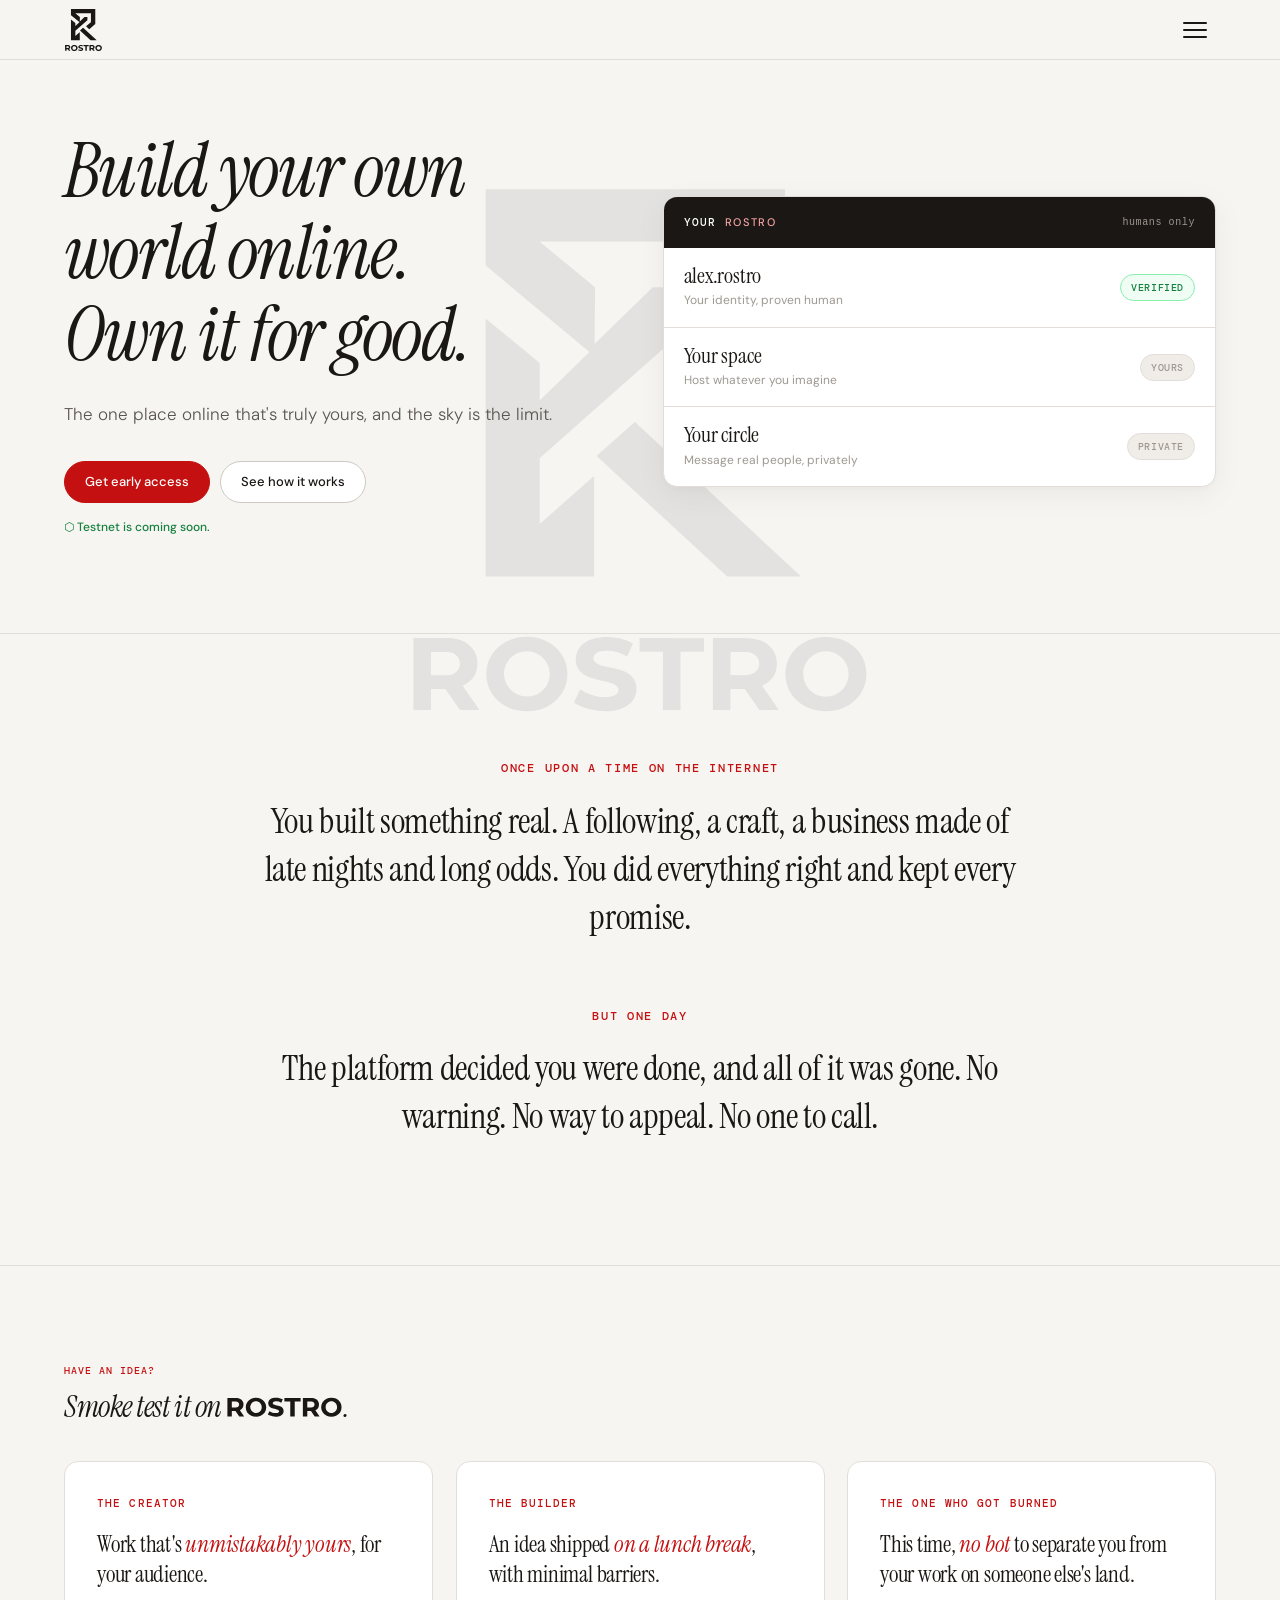
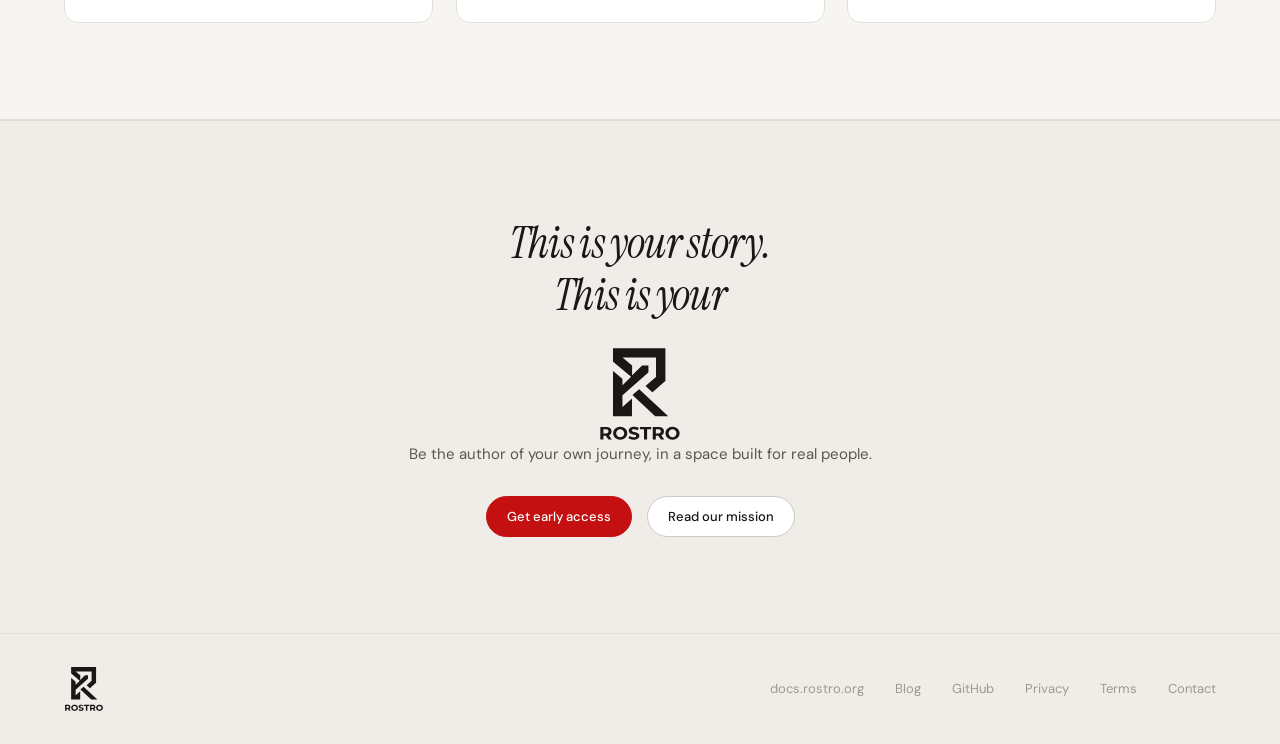
==== commit 1042dbb7: "Sync site: human-first homepage, brand logo, hamburger nav, legal pages - Rewrite homepage around th" ====
--- a/index.html
+++ b/index.html
@@ -16,9 +16,9 @@
   <meta name="twitter:description" content="The internet built for real people. A space made for humans only." />
   <meta name="twitter:image" content="https://rostro.org/og-image.png" />
 
-  <link rel="icon" href="favicon.ico" sizes="any" />
-  <link rel="icon" href="favicon.svg" type="image/svg+xml" />
-  <link rel="apple-touch-icon" href="apple-touch-icon.png" />
+  <link rel="icon" href="/favicon.ico" sizes="any" />
+  <link rel="icon" href="/favicon.svg" type="image/svg+xml" />
+  <link rel="apple-touch-icon" href="/apple-touch-icon.png" />
 
   <link rel="preconnect" href="https://fonts.googleapis.com" />
   <link rel="preconnect" href="https://fonts.gstatic.com" crossorigin />
@@ -198,6 +198,7 @@
       letter-spacing: -.01em;
       color: var(--text-hi);
       margin: 0;
+      max-width: none;
     }
     .story-beat.rise strong {
       font-weight: 400;
@@ -251,13 +252,18 @@
 <nav class="site-nav">
   <div class="container-xl">
     <div class="d-flex align-items-center justify-content-between">
-      <a class="nav-brand" href="index.html" aria-label="Rostro home">
-        <img class="nav-logo" src="assets/rostro-lockup.svg" alt="Rostro" />
+      <a class="nav-brand" href="/" aria-label="Rostro home">
+        <img class="nav-logo" src="/assets/rostro-lockup.svg" alt="Rostro" />
       </a>
-      <div class="d-flex align-items-center gap-3">
-        <a class="nav-link-item hide-mobile" href="https://docs.rostro.org">Docs</a>
-        <a class="nav-link-item hide-mobile" href="https://github.com/RostroF/Rostro" target="_blank" rel="noopener">GitHub</a>
-        <a class="nav-cta" href="mailto:hello@rostro.org">Get early access</a>
+      <div class="nav-menu-wrap">
+        <button class="nav-toggle" type="button" aria-label="Open menu" aria-expanded="false" aria-controls="nav-menu">
+          <span></span><span></span><span></span>
+        </button>
+        <div class="nav-menu" id="nav-menu">
+          <a class="nav-menu-item" href="https://docs.rostro.org">Docs</a>
+          <a class="nav-menu-item" href="https://github.com/RostroF/Rostro" target="_blank" rel="noopener">GitHub</a>
+          <a class="nav-menu-item nav-menu-cta" href="mailto:contact@rostro.org">Get early access</a>
+        </div>
       </div>
     </div>
   </div>
@@ -271,7 +277,7 @@
         <h1>Build your own world online.<br><em>Own it for good.</em></h1>
         <p class="hero-sub">The one place online that's truly yours, and the sky is the limit.</p>
         <div class="btn-row">
-          <a href="mailto:hello@rostro.org" class="btn btn-primary">Get early access</a>
+          <a href="mailto:contact@rostro.org" class="btn btn-primary">Get early access</a>
           <a href="#story" class="btn">See how it works</a>
         </div>
         <p class="testnet-notice">⬡ Testnet is coming soon.</p>
@@ -329,25 +335,25 @@
 <section class="becomes-section">
   <div class="container-xl">
     <div class="section-label">Have an idea?</div>
-    <h2><em>Smoke test it</em> on <img class="inline-logo" src="assets/rostro-wordmark.svg" alt="Rostro" />.</h2>
+    <h2><em>Smoke test it</em> on <img class="inline-logo" src="/assets/rostro-wordmark.svg" alt="Rostro" />.</h2>
 
     <div class="row g-4 mt-2">
       <div class="col-12 col-md-4">
         <div class="becomes-card">
           <div class="becomes-tag">The creator</div>
-          <p>Work that's <em>unmistakably yours</em>, in a feed full of fakes.</p>
+          <p>Work that's <em>unmistakably yours</em>, for your audience.</p>
         </div>
       </div>
       <div class="col-12 col-md-4">
         <div class="becomes-card">
           <div class="becomes-tag">The builder</div>
-          <p>An idea shipped <em>on a lunch break</em>, with no platform to ask and no cut to pay.</p>
+          <p>An idea shipped <em>on a lunch break</em>, with minimal barriers.</p>
         </div>
       </div>
       <div class="col-12 col-md-4">
         <div class="becomes-card">
           <div class="becomes-tag">The one who got burned</div>
-          <p>This time, <em>you own</em> the ground you stand on.</p>
+          <p>This time, <em>no bot</em> to separate you from your work on someone else's land.</p>
         </div>
       </div>
     </div>
@@ -358,11 +364,11 @@
 <section class="section-cta">
   <div class="container-xl">
     <h2>This is your story.<br>This is your</h2>
-    <img class="cta-logo" src="assets/rostro-lockup.svg" alt="Rostro" />
+    <img class="cta-logo" src="/assets/rostro-lockup.svg" alt="Rostro" />
     <p>Be the author of your own journey, in a space built for real people.</p>
     <div class="d-flex gap-3 justify-content-center flex-wrap">
-      <a class="btn btn-primary" href="mailto:hello@rostro.org">Get early access</a>
-      <a class="btn" href="mission/index.html">Read our mission</a>
+      <a class="btn btn-primary" href="mailto:contact@rostro.org">Get early access</a>
+      <a class="btn" href="/mission/">Read our mission</a>
     </div>
   </div>
 </section>
@@ -371,21 +377,21 @@
 <footer class="site-footer">
   <div class="container-xl">
     <div class="d-flex align-items-center justify-content-between flex-wrap gap-3">
-      <a class="footer-brand" href="index.html" aria-label="Rostro home">
-        <img class="footer-logo" src="assets/rostro-lockup.svg" alt="Rostro" />
+      <a class="footer-brand" href="/" aria-label="Rostro home">
+        <img class="footer-logo" src="/assets/rostro-lockup.svg" alt="Rostro" />
       </a>
       <div class="d-flex align-items-center gap-3 flex-wrap">
         <a class="footer-link" href="https://docs.rostro.org">docs.rostro.org</a>
-        <a class="footer-link" href="whitepaper/index.html">Whitepaper</a>
         <a class="footer-link" href="https://blog.rostro.org">Blog</a>
         <a class="footer-link" href="https://github.com/RostroF/Rostro" target="_blank" rel="noopener">GitHub</a>
-        <a class="footer-link" href="privacy/index.html">Privacy</a>
-        <a class="footer-link" href="terms/index.html">Terms</a>
-        <a class="footer-link" href="mailto:hello@rostro.org">Contact</a>
+        <a class="footer-link" href="/privacy/">Privacy</a>
+        <a class="footer-link" href="/terms/">Terms</a>
+        <a class="footer-link" href="mailto:contact@rostro.org">Contact</a>
       </div>
     </div>
   </div>
 </footer>
 
+  <script src="/assets/nav.js" defer></script>
 </body>
 </html>
--- a/assets/style.css
+++ b/assets/style.css
@@ -0,0 +1,640 @@
+/* ----------------------------------------------------------------------
+   rostro.org — main site
+   Visual register ported from docs.substrate.icu house style:
+     warm cream background, warm brown body, bright signal red accent.
+     Instrument Serif (italic-red for emphasis) headlines,
+     DM Sans body, DM Mono eyebrows.
+   ---------------------------------------------------------------------- */
+
+:root {
+  --bg:        #f7f5f2;
+  --bg-2:      #f0ede8;
+  --surface:   #ffffff;
+  --border:    #e2ddd8;
+  --border-hi: #ccc8c2;
+  --text:      #5a5550;
+  --text-dim:  #9e9890;
+  --text-hi:   #1a1714;
+  --red:       #c41010;
+  --red-hi:    #a80d0d;
+  --red-lo:    rgba(196,16,16,.06);
+
+  --serif: 'Instrument Serif', Georgia, serif;
+  --sans:  'DM Sans', system-ui, -apple-system, BlinkMacSystemFont, sans-serif;
+  --mono:  'DM Mono', ui-monospace, SFMono-Regular, Menlo, Consolas, monospace;
+}
+
+/* strip bootstrap font overrides */
+*, *::before, *::after { font-family: inherit; }
+
+/* page background lives on <html> so the body::before watermark (z-index:-1)
+   isn't painted over by the body's own background */
+html { background: var(--bg); }
+html, body {
+  color: var(--text);
+  font-family: var(--sans) !important;
+  font-size: 15px;
+  line-height: 1.7;
+  -webkit-font-smoothing: antialiased;
+  overflow-x: hidden;
+}
+body { background: transparent; }
+
+/* Fixed, centered, translucent grayscale logo watermark — sits behind all
+   page content and stays put while the page scrolls. */
+body::before {
+  content: "";
+  position: fixed;
+  inset: 0;
+  z-index: -1;
+  pointer-events: none;
+  background-image: url("rostro-lockup.svg");
+  background-repeat: no-repeat;
+  background-position: center center;
+  background-size: min(48vw, 480px) auto;
+  filter: grayscale(1);
+  opacity: .08;
+}
+
+h1, h2, h3 { font-family: var(--serif) !important; font-weight: 400; }
+h4, h5, h6, p, a, li, span, td, th, button, input { font-family: var(--sans) !important; }
+
+h1, h2, h3 em { font-style: italic; color: var(--red); }
+em, i { font-style: italic; }
+strong { font-weight: 500; color: var(--text-hi); }
+
+/* ── Nav ────────────────────────────────────────────────────────── */
+
+.site-nav {
+  position: fixed;
+  top: 0; left: 0; right: 0;
+  z-index: 1000;
+  background: rgba(247,245,242,.94);
+  backdrop-filter: blur(16px);
+  -webkit-backdrop-filter: blur(16px);
+  border-bottom: 1px solid var(--border);
+  height: 60px;
+  display: flex;
+  align-items: center;
+  transition: transform .3s ease;
+}
+.site-nav.nav-hidden { transform: translateY(-100%); }
+.nav-brand {
+  display: flex;
+  align-items: center;
+  gap: 10px;
+  text-decoration: none;
+}
+.nav-logo { display: block; height: 44px; width: auto; }
+
+/* Hamburger dropdown nav */
+.nav-menu-wrap { position: relative; }
+.nav-toggle {
+  display: flex;
+  flex-direction: column;
+  justify-content: center;
+  gap: 5px;
+  width: 42px;
+  height: 42px;
+  padding: 0 9px;
+  background: none;
+  border: none;
+  border-radius: 8px;
+  cursor: pointer;
+  transition: background .12s;
+}
+.nav-toggle:hover { background: var(--bg-2); }
+.nav-toggle span {
+  display: block;
+  height: 2px;
+  width: 100%;
+  background: var(--text-hi);
+  border-radius: 2px;
+  transition: transform .2s ease, opacity .15s ease;
+}
+.nav-toggle[aria-expanded="true"] span:nth-child(1) { transform: translateY(7px) rotate(45deg); }
+.nav-toggle[aria-expanded="true"] span:nth-child(2) { opacity: 0; }
+.nav-toggle[aria-expanded="true"] span:nth-child(3) { transform: translateY(-7px) rotate(-45deg); }
+.nav-menu {
+  position: absolute;
+  top: calc(100% + 14px);
+  right: 0;
+  min-width: 200px;
+  background: var(--surface);
+  border: 1px solid var(--border);
+  border-radius: 12px;
+  box-shadow: 0 14px 36px rgba(0,0,0,.12);
+  padding: 8px;
+  display: flex;
+  flex-direction: column;
+  gap: 2px;
+  opacity: 0;
+  visibility: hidden;
+  transform: translateY(-6px);
+  transition: opacity .15s ease, transform .15s ease, visibility .15s;
+  z-index: 1100;
+}
+.nav-menu.open { opacity: 1; visibility: visible; transform: translateY(0); }
+.nav-menu-item {
+  font-size: 14px;
+  color: var(--text);
+  text-decoration: none;
+  padding: 11px 14px;
+  border-radius: 8px;
+  transition: background .12s, color .12s;
+}
+.nav-menu-item:hover { background: var(--bg-2); color: var(--text-hi); text-decoration: none; }
+.nav-menu-cta { color: var(--red); font-weight: 500; }
+.nav-menu-cta:hover { color: var(--red-hi); }
+.footer-brand img { display: block; }
+.footer-logo { height: 46px; width: auto; }
+.nav-wordmark {
+  font-family: var(--sans) !important;
+  font-size: 14px;
+  font-weight: 600;
+  color: var(--text-hi);
+  letter-spacing: -.02em;
+}
+.nav-wordmark span.brand { color: var(--red); }
+.nav-wordmark .dim { color: var(--text-dim); font-weight: 400; }
+.nav-link-item {
+  font-size: 13px;
+  color: var(--text-dim);
+  text-decoration: none;
+  transition: color .12s;
+}
+.nav-link-item:hover { color: var(--text-hi); }
+.nav-cta {
+  font-size: 13px;
+  font-weight: 500;
+  color: #fff !important;
+  background: var(--red);
+  padding: 8px 20px;
+  border-radius: 100px;
+  text-decoration: none;
+  transition: background .15s;
+  white-space: nowrap;
+  border: none;
+  display: inline-block;
+}
+.nav-cta:hover { background: var(--red-hi); }
+
+/* ── Hero ───────────────────────────────────────────────────────── */
+
+.hero {
+  padding: 130px 0 80px;
+  border-bottom: 1px solid var(--border);
+}
+.hero-eyebrow {
+  display: inline-flex;
+  align-items: center;
+  gap: 8px;
+  font-family: var(--sans) !important;
+  font-size: 12px;
+  font-weight: 500;
+  letter-spacing: .08em;
+  text-transform: uppercase;
+  color: var(--red);
+  margin-bottom: 24px;
+}
+.eyebrow-dot {
+  width: 6px; height: 6px;
+  border-radius: 50%;
+  background: var(--red);
+  opacity: .5;
+  flex-shrink: 0;
+}
+h1 {
+  font-size: clamp(40px, 7vw, 76px);
+  font-weight: 400;
+  color: var(--text-hi);
+  line-height: 1.08;
+  letter-spacing: -.02em;
+  margin-bottom: 24px;
+}
+.hero-sub {
+  font-size: 17px;
+  font-weight: 300;
+  color: var(--text);
+  line-height: 1.72;
+  max-width: 580px;
+  margin-bottom: 32px;
+}
+.hero-gloss {
+  font-size: 14px;
+  color: var(--text-dim);
+  line-height: 1.65;
+  max-width: 520px;
+  margin-bottom: 32px;
+}
+.testnet-notice {
+  font-size: 12px;
+  font-weight: 500;
+  color: #15803d;
+  margin-top: 14px;
+}
+
+/* status badge (e.g. testnet / canary) */
+.wip-badge {
+  display: inline-flex;
+  align-items: center;
+  gap: 8px;
+  background: rgba(217,119,6,.07);
+  border: 1px solid rgba(217,119,6,.2);
+  border-radius: 100px;
+  padding: 6px 16px;
+  font-size: 12px;
+  font-weight: 500;
+  color: #92400e;
+}
+.wip-badge::before {
+  content: '';
+  width: 6px; height: 6px;
+  border-radius: 50%;
+  background: #d97706;
+  flex-shrink: 0;
+}
+
+/* ── Sections ───────────────────────────────────────────────────── */
+
+section {
+  padding: 80px 0;
+  border-bottom: 1px solid var(--border);
+}
+section:last-of-type { border-bottom: none; }
+
+section.dark {
+  background: var(--text-hi);
+  color: #ddd6cf;
+  border-bottom: none;
+}
+section.dark h1, section.dark h2, section.dark h3 { color: #fff; }
+section.dark h2 em { color: #f4a3a3; }
+section.dark .section-label { color: #f4a3a3; }
+section.dark .doc-lead { color: #c8c0b8; }
+section.dark .muted { color: #9e9890; }
+
+.section-label {
+  font-family: var(--mono) !important;
+  font-size: 10px;
+  font-weight: 500;
+  letter-spacing: .1em;
+  text-transform: uppercase;
+  color: var(--red);
+  margin-bottom: 10px;
+}
+h2 {
+  font-size: clamp(22px, 3vw, 30px);
+  font-weight: 400;
+  color: var(--text-hi);
+  letter-spacing: -.015em;
+  line-height: 1.2;
+  margin-bottom: 14px;
+}
+h3 {
+  font-size: 18px;
+  font-weight: 400;
+  color: var(--text-hi);
+  letter-spacing: -.01em;
+  line-height: 1.3;
+  margin: 32px 0 12px;
+}
+.doc-lead {
+  font-size: 16px;
+  font-weight: 300;
+  color: var(--text);
+  line-height: 1.75;
+  margin-bottom: 24px;
+  max-width: 680px;
+}
+p { margin-bottom: 16px; max-width: 680px; }
+ul, ol { padding-left: 22px; margin-bottom: 16px; }
+li { margin-bottom: 6px; max-width: 680px; }
+a { color: var(--red); text-decoration: none; transition: color .12s; }
+a:hover { color: var(--red-hi); text-decoration: underline; }
+
+hr { border: none; border-top: 1px solid var(--border); margin: 48px 0; }
+
+blockquote {
+  border-left: 3px solid var(--border-hi);
+  padding-left: 20px;
+  margin: 20px 0;
+  color: var(--text-dim);
+  font-style: italic;
+}
+
+code {
+  font-family: var(--mono) !important;
+  font-size: 13px;
+  background: var(--bg-2);
+  border: 1px solid var(--border);
+  padding: 1px 6px;
+  border-radius: 4px;
+  color: var(--text-hi);
+}
+pre {
+  font-family: var(--mono) !important;
+  background: var(--bg-2);
+  border: 1px solid var(--border);
+  border-left: 3px solid var(--red);
+  padding: 16px 20px;
+  border-radius: 0 6px 6px 0;
+  overflow-x: auto;
+  font-size: 13px;
+  line-height: 1.6;
+}
+pre code {
+  background: none;
+  border: none;
+  padding: 0;
+  font-size: inherit;
+}
+
+/* ── Cards grid (three commitments etc.) ───────────────────────── */
+
+.cards {
+  display: grid;
+  grid-template-columns: 1fr;
+  gap: 1px;
+  background: var(--border);
+  border: 1px solid var(--border);
+  border-radius: 10px;
+  overflow: hidden;
+  margin-top: 32px;
+}
+@media (min-width: 768px) {
+  .cards.three { grid-template-columns: 1fr 1fr 1fr; }
+  .cards.two { grid-template-columns: 1fr 1fr; }
+}
+.card {
+  background: var(--surface);
+  padding: 28px 24px;
+  transition: background .12s;
+}
+.card-tag {
+  font-family: var(--mono) !important;
+  font-size: 10px;
+  font-weight: 500;
+  letter-spacing: .08em;
+  text-transform: uppercase;
+  color: var(--red);
+  margin-bottom: 10px;
+}
+.card h3 {
+  font-family: var(--serif) !important;
+  font-size: 22px !important;
+  font-weight: 400;
+  color: var(--text-hi);
+  margin: 0 0 10px;
+  letter-spacing: -.01em;
+}
+.card p {
+  font-size: 14px;
+  font-weight: 300;
+  color: var(--text);
+  line-height: 1.65;
+  margin: 0;
+  max-width: none;
+}
+
+/* ── Status pills ───────────────────────────────────────────────── */
+
+.pill {
+  display: inline-block;
+  font-family: var(--mono) !important;
+  font-size: 10px;
+  font-weight: 500;
+  letter-spacing: .05em;
+  padding: 3px 10px;
+  border-radius: 100px;
+  text-transform: uppercase;
+}
+.pill.testnet  { background: rgba(217,119,6,.08);  color: #92400e; border: 1px solid rgba(217,119,6,.2); }
+.pill.soon     { background: var(--bg-2); color: var(--text-dim); border: 1px solid var(--border); }
+.pill.research { background: var(--red-lo); color: var(--red); border: 1px solid rgba(196,16,16,.15); }
+.pill.shipped  { background: rgba(22,101,52,.08); color: #14532d; border: 1px solid rgba(22,101,52,.2); }
+
+/* ── Callout ────────────────────────────────────────────────────── */
+
+.callout {
+  background: var(--bg-2);
+  border: 1px solid var(--border-hi);
+  border-left: 3px solid var(--red);
+  border-radius: 0 6px 6px 0;
+  padding: 16px 20px;
+  font-size: 14px;
+  font-weight: 300;
+  color: var(--text);
+  line-height: 1.7;
+  margin: 24px 0;
+  max-width: 680px;
+}
+.callout strong { color: var(--text-hi); font-weight: 500; }
+.callout a { color: var(--red); text-decoration: none; }
+.callout a:hover { text-decoration: underline; }
+
+/* ── Buttons ────────────────────────────────────────────────────── */
+
+.btn-row {
+  display: flex;
+  flex-wrap: wrap;
+  gap: 10px;
+  margin: 24px 0 0;
+}
+.btn {
+  display: inline-block;
+  font-family: var(--sans) !important;
+  font-size: 13px;
+  font-weight: 500;
+  padding: 10px 20px;
+  border-radius: 100px;
+  text-decoration: none;
+  cursor: pointer;
+  white-space: nowrap;
+  transition: background .15s, color .15s, border-color .15s;
+  border: 1px solid var(--border-hi);
+  color: var(--text-hi);
+  background: var(--surface);
+}
+.btn:hover {
+  background: var(--bg-2);
+  border-color: var(--text-dim);
+  color: var(--text-hi);
+  text-decoration: none;
+}
+.btn-primary {
+  background: var(--red);
+  border-color: var(--red);
+  color: #fff !important;
+}
+.btn-primary:hover {
+  background: var(--red-hi);
+  border-color: var(--red-hi);
+  color: #fff !important;
+}
+
+/* ── Feature cards (6-box grid pattern) ─────────────────────────── */
+
+.section-features { padding: 96px 0; border-bottom: 1px solid var(--border); }
+.feature-card {
+  background: var(--surface);
+  border: 1px solid var(--border);
+  border-radius: 12px;
+  padding: 26px 24px;
+  height: 100%;
+  transition: border-color .15s, box-shadow .15s;
+}
+.feature-card:hover {
+  border-color: var(--border-hi);
+  box-shadow: 0 4px 16px rgba(0,0,0,.04);
+}
+.feature-icon {
+  font-size: 22px;
+  color: var(--red);
+  display: inline-block;
+  margin-bottom: 14px;
+  line-height: 1;
+}
+.feature-card h3 {
+  font-family: var(--sans) !important;
+  font-size: 15px !important;
+  font-weight: 600;
+  color: var(--text-hi);
+  margin: 0 0 8px;
+  letter-spacing: -.01em;
+}
+.feature-card p {
+  font-size: 13px;
+  font-weight: 300;
+  color: var(--text);
+  line-height: 1.65;
+  margin: 0;
+}
+
+/* ── Use-case sections (long-form, role-targeted) ───────────────── */
+
+.usecase { margin-bottom: 56px; }
+.usecase:last-child { margin-bottom: 0; }
+.usecase-tag {
+  font-family: var(--mono) !important;
+  font-size: 10px;
+  font-weight: 500;
+  letter-spacing: .1em;
+  text-transform: uppercase;
+  color: var(--text-dim);
+  margin-bottom: 6px;
+}
+.usecase h3 {
+  font-family: var(--serif) !important;
+  font-size: clamp(22px, 3vw, 30px) !important;
+  font-weight: 400;
+  color: var(--text-hi);
+  letter-spacing: -.015em;
+  line-height: 1.2;
+  margin: 0 0 14px;
+}
+.usecase h3 em { font-style: italic; color: var(--red); }
+
+/* ── Final CTA block ────────────────────────────────────────────── */
+
+.section-cta {
+  padding: 96px 0;
+  text-align: center;
+  background: var(--bg-2);
+  border-top: 1px solid var(--border);
+  border-bottom: 1px solid var(--border);
+}
+.section-cta h2 {
+  font-size: clamp(28px, 4.5vw, 44px);
+  margin-bottom: 14px;
+}
+.section-cta p { font-size: 15px; color: var(--text); max-width: 540px; margin: 0 auto 28px; }
+
+/* ── Footer ─────────────────────────────────────────────────────── */
+
+.site-footer {
+  background: var(--bg-2);
+  border-top: 1px solid var(--border);
+  padding: 32px 0;
+}
+.footer-brand {
+  display: flex;
+  align-items: center;
+  gap: 8px;
+  font-size: 13px;
+  font-weight: 600;
+  color: var(--text-dim);
+}
+.footer-brand span.brand { color: var(--red); }
+.footer-link {
+  font-size: 13px;
+  color: var(--text-dim);
+  text-decoration: none;
+  transition: color .12s;
+  margin-left: 16px;
+}
+.footer-link:hover { color: var(--text-hi); text-decoration: none; }
+.footer-colophon {
+  font-size: 12px;
+  color: var(--text-dim);
+  font-style: italic;
+  margin-top: 6px;
+  max-width: 520px;
+  line-height: 1.6;
+}
+
+/* ── Whitepaper / rendered-markdown body ────────────────────────── */
+
+.markdown-body { max-width: 720px; }
+.markdown-body h1 {
+  font-size: clamp(32px, 4.5vw, 48px);
+  margin-bottom: 24px;
+}
+.markdown-body h2 {
+  margin-top: 56px;
+  padding-bottom: 8px;
+  border-bottom: 1px solid var(--border);
+}
+.markdown-body h3 { margin-top: 36px; }
+.markdown-body p, .markdown-body li { color: var(--text); }
+.markdown-body strong { color: var(--text-hi); font-weight: 500; }
+.markdown-body table {
+  width: 100%;
+  border-collapse: collapse;
+  margin: 16px 0;
+  font-size: 14px;
+}
+.markdown-body th {
+  font-family: var(--mono) !important;
+  font-size: 11px;
+  letter-spacing: .06em;
+  text-transform: uppercase;
+  color: var(--text-dim);
+  text-align: left;
+  padding: 10px 16px;
+  border-bottom: 2px solid var(--red);
+  font-weight: 500;
+}
+.markdown-body td {
+  padding: 12px 16px;
+  border-bottom: 1px solid var(--border);
+  vertical-align: top;
+}
+.markdown-body tr:last-child td { border-bottom: none; }
+
+/* ── Container helpers ──────────────────────────────────────────── */
+
+.container-xl { max-width: 1200px; margin: 0 auto; padding: 0 24px; }
+.container-narrow { max-width: 720px; margin: 0 auto; padding: 0 24px; }
+
+/* push body below fixed nav */
+body { padding-top: 0; }
+
+/* ── Mobile ─────────────────────────────────────────────────────── */
+
+@media (max-width: 768px) {
+  html, body { font-size: 14px; }
+  .hero { padding: 96px 0 56px; }
+  .cards.three { grid-template-columns: 1fr; }
+  .nav-link-item.hide-mobile { display: none; }
+}
